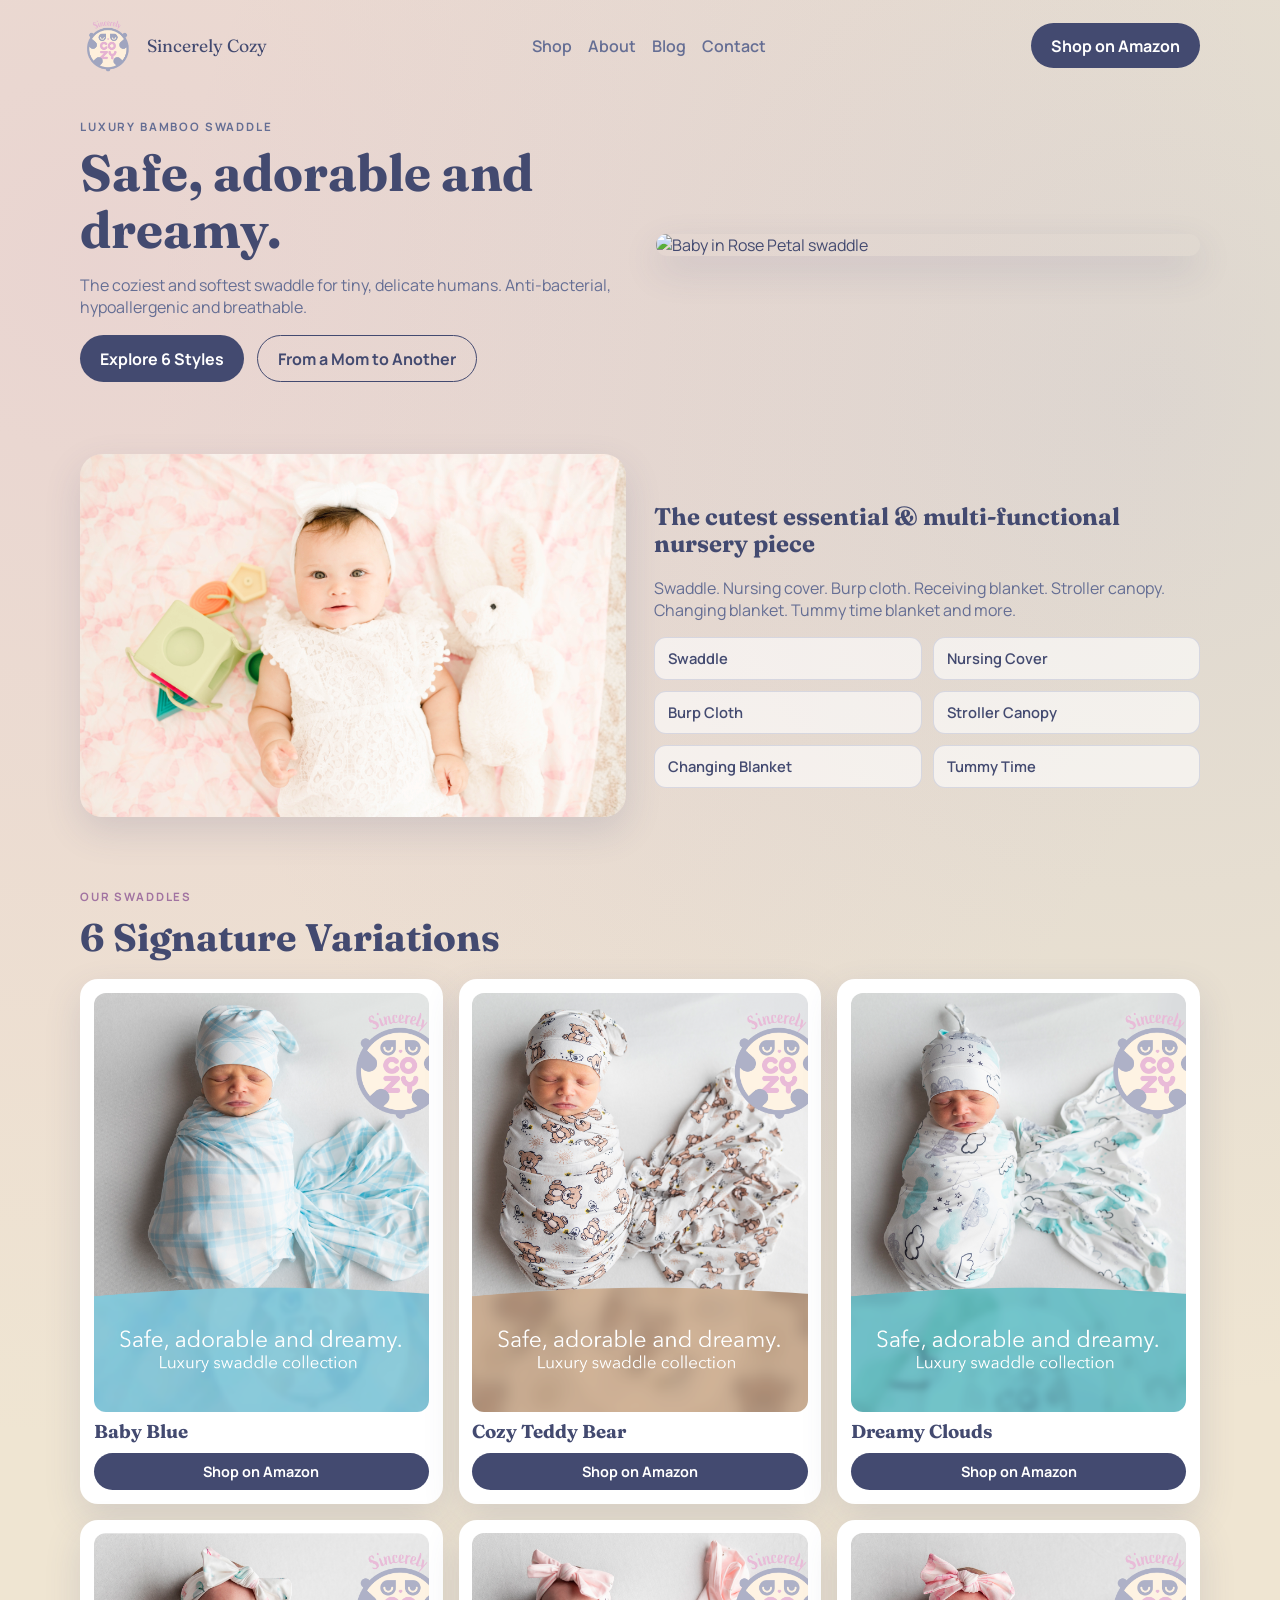
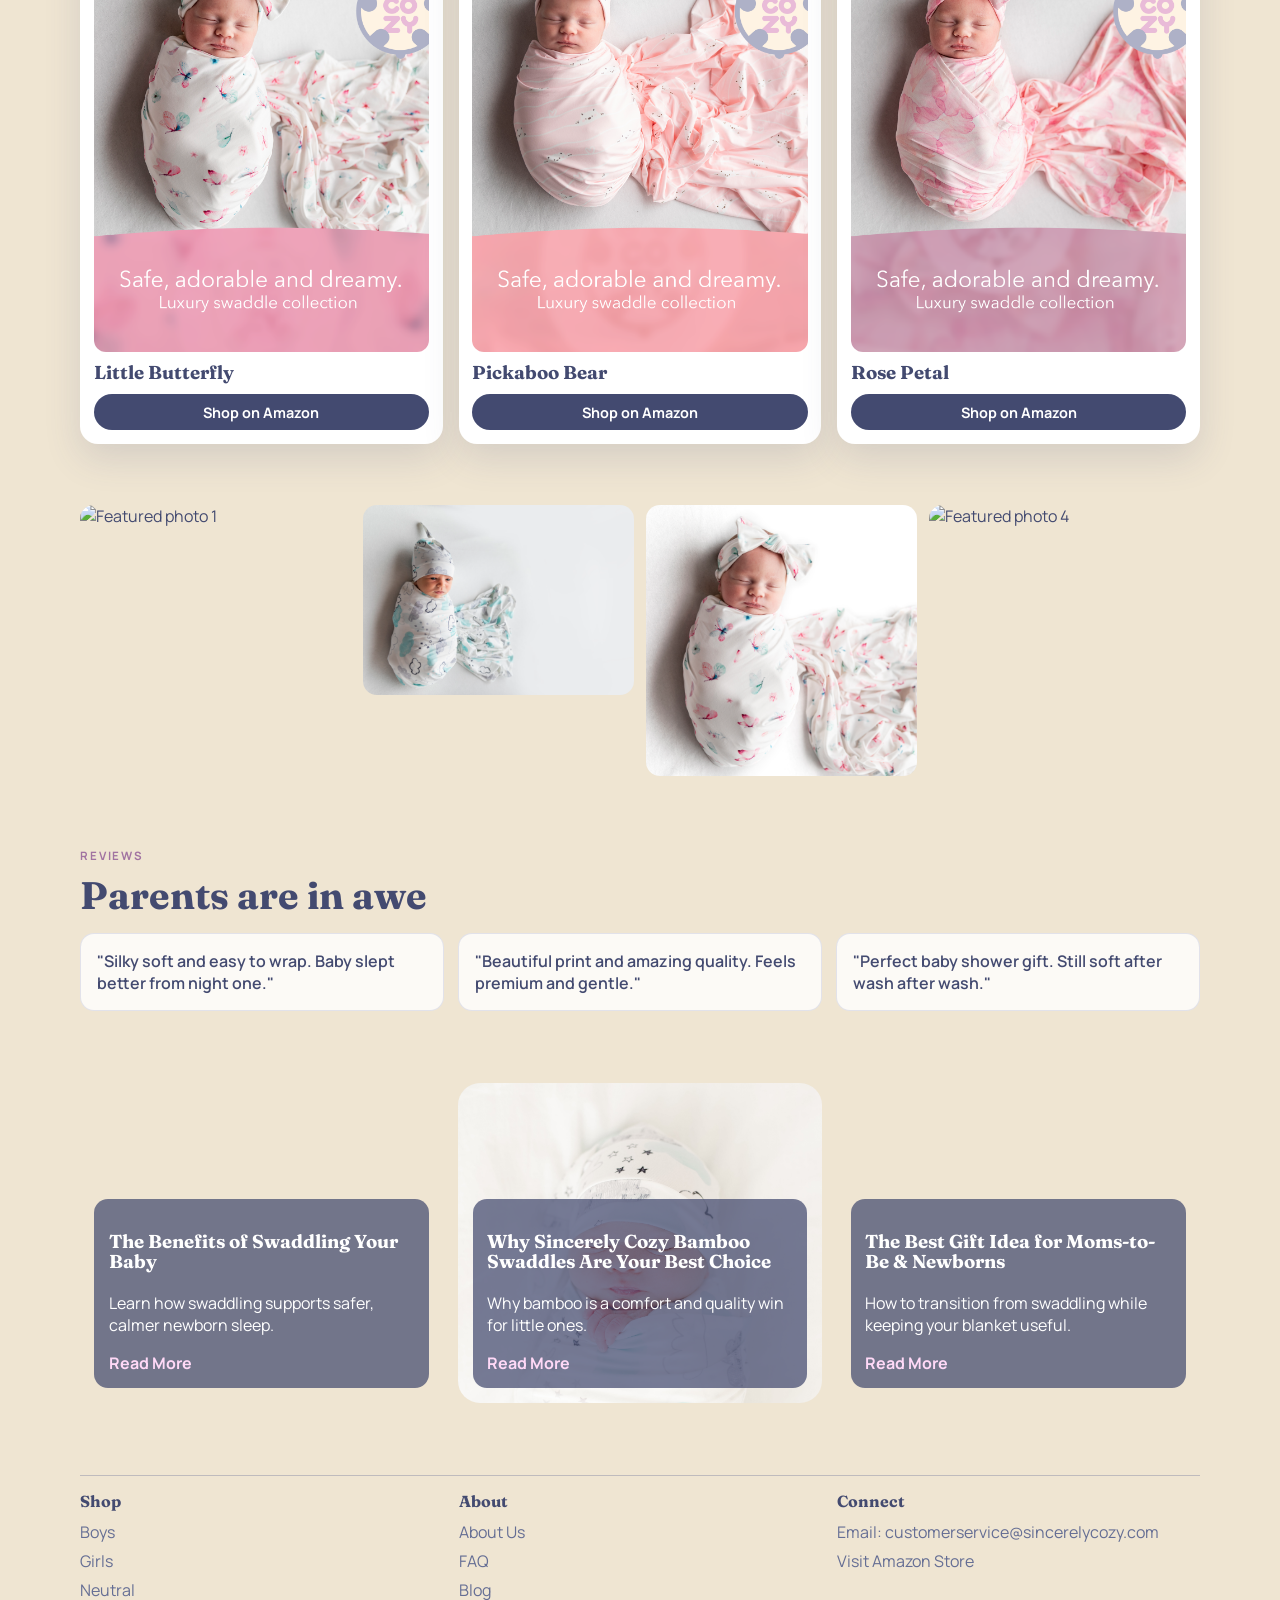
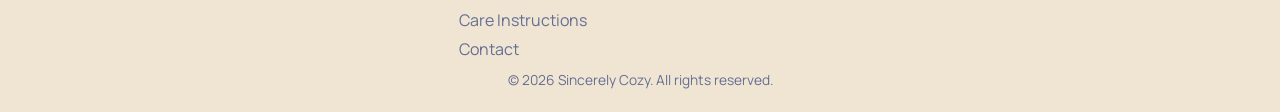
==== index.html @ 4a624301 "Refine brand site: logo/theme updates, remove video, add linked pages" ====
<!DOCTYPE html>
<html lang="en">
<head>
  <meta charset="UTF-8" />
  <meta name="viewport" content="width=device-width, initial-scale=1.0" />
  <title>Sincerely Cozy | Luxury Bamboo Swaddles</title>
  <meta name="description" content="Luxury bamboo swaddles by Sincerely Cozy." />
  <link rel="preconnect" href="https://fonts.googleapis.com" />
  <link rel="preconnect" href="https://fonts.gstatic.com" crossorigin />
  <link href="https://fonts.googleapis.com/css2?family=Fraunces:opsz,wght@9..144,400;9..144,600;9..144,700&family=Manrope:wght@400;500;600;700&display=swap" rel="stylesheet" />
  <link rel="stylesheet" href="styles.css" />
</head>
<body>
  <header class="site-header">
    <a class="brand" href="index.html"><img src="assets/logos/sincerely-cozy-logo.png" alt="Sincerely Cozy logo" /><span>Sincerely Cozy</span></a>
    <nav class="site-nav"><a href="shop-girls.html">Shop</a><a href="about.html">About</a><a href="blog/index.html">Blog</a><a href="contact.html">Contact</a></nav>
    <a class="btn" href="https://www.amazon.com/stores/SINCERELYCOZY/page/BBEF32A4-0E55-4F29-87EA-2D53DAE16FC8?lp_asin=B08N2T6RCQ&ref_=ast_bln&store_ref=bl_ast_dp_brandlogo_sto" target="_blank" rel="noopener noreferrer">Shop on Amazon</a>
  </header>
  <main>
    <section class="hero">
      <div>
        <p class="eyebrow">Luxury Bamboo Swaddle</p>
        <h1>Safe, adorable and dreamy.</h1>
        <p>The coziest and softest swaddle for tiny, delicate humans. Anti-bacterial, hypoallergenic and breathable.</p>
        <div class="hero-actions"><a class="btn" href="#shop">Explore 6 Styles</a><a class="btn btn-ghost" href="about.html">From a Mom to Another</a></div>
      </div>
      <div><img src="assets/images/hero-secondary.jpg" alt="Baby in Rose Petal swaddle" /></div>
    </section>

    <section class="split-section">
      <div class="split-image"><img src="assets/images/multifunction.jpg" alt="Multi-functional swaddle" /></div>
      <div class="split-content">
        <h2>The cutest essential & multi-functional nursery piece</h2>
        <p>Swaddle. Nursing cover. Burp cloth. Receiving blanket. Stroller canopy. Changing blanket. Tummy time blanket and more.</p>
        <div class="icon-grid"><span>Swaddle</span><span>Nursing Cover</span><span>Burp Cloth</span><span>Stroller Canopy</span><span>Changing Blanket</span><span>Tummy Time</span></div>
      </div>
    </section>

    <section class="shop" id="shop">
      <div class="section-head"><p class="eyebrow">Our Swaddles</p><h2>6 Signature Variations</h2></div>
      <div class="product-grid">
        <article class="product-card"><img src="assets/images/swaddle-baby-blue.png" alt="Baby Blue" /><h3>Baby Blue</h3><a class="btn btn-small" target="_blank" rel="noopener noreferrer" href="https://www.amazon.com/stores/SINCERELYCOZY/page/BBEF32A4-0E55-4F29-87EA-2D53DAE16FC8?lp_asin=B08N2T6RCQ&ref_=ast_bln&store_ref=bl_ast_dp_brandlogo_sto">Shop on Amazon</a></article>
        <article class="product-card"><img src="assets/images/swaddle-cozy-teddy-bear.png" alt="Cozy Teddy Bear" /><h3>Cozy Teddy Bear</h3><a class="btn btn-small" target="_blank" rel="noopener noreferrer" href="https://www.amazon.com/stores/SINCERELYCOZY/page/BBEF32A4-0E55-4F29-87EA-2D53DAE16FC8?lp_asin=B08N2T6RCQ&ref_=ast_bln&store_ref=bl_ast_dp_brandlogo_sto">Shop on Amazon</a></article>
        <article class="product-card"><img src="assets/images/swaddle-dreamy-clouds.png" alt="Dreamy Clouds" /><h3>Dreamy Clouds</h3><a class="btn btn-small" target="_blank" rel="noopener noreferrer" href="https://www.amazon.com/stores/SINCERELYCOZY/page/BBEF32A4-0E55-4F29-87EA-2D53DAE16FC8?lp_asin=B08N2T6RCQ&ref_=ast_bln&store_ref=bl_ast_dp_brandlogo_sto">Shop on Amazon</a></article>
        <article class="product-card"><img src="assets/images/swaddle-little-butterfly.png" alt="Little Butterfly" /><h3>Little Butterfly</h3><a class="btn btn-small" target="_blank" rel="noopener noreferrer" href="https://www.amazon.com/stores/SINCERELYCOZY/page/BBEF32A4-0E55-4F29-87EA-2D53DAE16FC8?lp_asin=B08N2T6RCQ&ref_=ast_bln&store_ref=bl_ast_dp_brandlogo_sto">Shop on Amazon</a></article>
        <article class="product-card"><img src="assets/images/swaddle-pickaboo-bear.png" alt="Pickaboo Bear" /><h3>Pickaboo Bear</h3><a class="btn btn-small" target="_blank" rel="noopener noreferrer" href="https://www.amazon.com/stores/SINCERELYCOZY/page/BBEF32A4-0E55-4F29-87EA-2D53DAE16FC8?lp_asin=B08N2T6RCQ&ref_=ast_bln&store_ref=bl_ast_dp_brandlogo_sto">Shop on Amazon</a></article>
        <article class="product-card"><img src="assets/images/swaddle-rose-petal.png" alt="Rose Petal" /><h3>Rose Petal</h3><a class="btn btn-small" target="_blank" rel="noopener noreferrer" href="https://www.amazon.com/stores/SINCERELYCOZY/page/BBEF32A4-0E55-4F29-87EA-2D53DAE16FC8?lp_asin=B08N2T6RCQ&ref_=ast_bln&store_ref=bl_ast_dp_brandlogo_sto">Shop on Amazon</a></article>
      </div>
    </section>

    <section class="gallery">
      <img src="assets/images/featured-1.jpg" alt="Featured photo 1" />
      <img src="assets/images/featured-2.jpg" alt="Featured photo 2" />
      <img src="assets/images/featured-3.png" alt="Featured photo 3" />
      <img src="assets/images/hero-banner.jpg" alt="Featured photo 4" />
    </section>

    <section class="reviews">
      <div class="section-head"><p class="eyebrow">Reviews</p><h2>Parents are in awe</h2></div>
      <div class="review-grid"><blockquote>"Silky soft and easy to wrap. Baby slept better from night one."</blockquote><blockquote>"Beautiful print and amazing quality. Feels premium and gentle."</blockquote><blockquote>"Perfect baby shower gift. Still soft after wash after wash."</blockquote></div>
    </section>

    <section class="banner-grid" id="blog">
      <article class="banner-card" style="background-image:url('assets/images/benefits-banner.jpg');"><div><h3>The Benefits of Swaddling Your Baby</h3><p>Learn how swaddling supports safer, calmer newborn sleep.</p><a href="blog/swaddling-benefits.html">Read More</a></div></article>
      <article class="banner-card" style="background-image:url('assets/images/why-banner.jpg');"><div><h3>Why Sincerely Cozy Bamboo Swaddles Are Your Best Choice</h3><p>Why bamboo is a comfort and quality win for little ones.</p><a href="blog/why-bamboo.html">Read More</a></div></article>
      <article class="banner-card" style="background-image:url('assets/images/gift-banner.jpg');"><div><h3>The Best Gift Idea for Moms-to-Be & Newborns</h3><p>How to transition from swaddling while keeping your blanket useful.</p><a href="blog/swaddle-transition.html">Read More</a></div></article>
    </section>
  </main>

  <footer class="site-footer">
    <div><h4>Shop</h4><a href="shop-boys.html">Boys</a><a href="shop-girls.html">Girls</a><a href="shop-neutral.html">Neutral</a></div>
    <div><h4>About</h4><a href="about.html">About Us</a><a href="faq.html">FAQ</a><a href="blog/index.html">Blog</a><a href="care-instructions.html">Care Instructions</a><a href="contact.html">Contact</a></div>
    <div><h4>Connect</h4><p>Email: customerservice@sincerelycozy.com</p><a target="_blank" rel="noopener noreferrer" href="https://www.amazon.com/stores/SINCERELYCOZY/page/BBEF32A4-0E55-4F29-87EA-2D53DAE16FC8?lp_asin=B08N2T6RCQ&ref_=ast_bln&store_ref=bl_ast_dp_brandlogo_sto">Visit Amazon Store</a></div>
  </footer>
  <p class="copyright">© <span id="year"></span> Sincerely Cozy. All rights reserved.</p>
  <script>document.getElementById('year').textContent=new Date().getFullYear();</script>
</body>
</html>
---- styles.css ----
:root {
  --lavender: #9ea6c8;
  --blush: #d7a2cd;
  --cream: #efe5d2;
  --ink: #434a70;
  --ink-soft: #656e94;
  --white: #ffffff;
  --shadow: 0 14px 36px rgba(72, 82, 122, 0.16);
  --radius: 22px;
}
* { box-sizing: border-box; }
body {
  margin: 0;
  font-family: "Manrope", sans-serif;
  color: var(--ink);
  background:
    radial-gradient(circle at 8% 8%, rgba(215,162,205,0.25), transparent 36%),
    radial-gradient(circle at 90% 12%, rgba(158,166,200,0.22), transparent 32%),
    var(--cream);
}
a { color: inherit; text-decoration: none; }
img { max-width: 100%; display: block; }
main, .site-header, .site-footer, .copyright {
  width: min(1120px, calc(100% - 2rem));
  margin-inline: auto;
}
.site-header {
  padding: 1.1rem 0;
  display: flex;
  align-items: center;
  gap: 1rem;
  justify-content: space-between;
}
.brand { display: flex; align-items: center; gap: 0.7rem; font-family: "Fraunces", serif; font-size: 1.1rem; }
.brand img { width: 56px; height: 56px; object-fit: contain; }
.site-nav { display: flex; gap: 1rem; color: var(--ink-soft); font-weight: 600; }
.site-nav a:hover { color: var(--ink); }
.btn {
  display: inline-flex; align-items: center; justify-content: center;
  border-radius: 999px; padding: 0.72rem 1.25rem; border: 0;
  background: var(--ink); color: #fff; font-weight: 700;
}
.btn-ghost { background: transparent; color: var(--ink); border: 1.5px solid var(--ink); }
.btn-small { font-size: 0.9rem; padding: 0.55rem 0.95rem; }
.hero { margin-top: 1rem; display: grid; grid-template-columns: 1fr 1fr; gap: 2rem; align-items: center; }
h1,h2,h3,h4 { font-family: "Fraunces", serif; line-height: 1.1; }
h1 { margin: 0.25rem 0 0.9rem; font-size: clamp(2rem, 4vw, 3.6rem); }
.hero p, .split-content p, .about-content p { color: var(--ink-soft); }
.eyebrow { text-transform: uppercase; letter-spacing: .16em; font-size: .72rem; font-weight: 700; color: #a173a1; }
.hero-actions { display: flex; gap: 0.8rem; flex-wrap: wrap; margin-top: 1.1rem; }
.hero img, .split-image img, .about-image img { border-radius: var(--radius); box-shadow: var(--shadow); }
.split-section, .about { margin-top: 4.5rem; display: grid; grid-template-columns: 1fr 1fr; gap: 1.8rem; align-items: center; }
.section-head h2 { margin: 0.2rem 0 .8rem; font-size: clamp(1.7rem, 3vw, 2.7rem); }
.icon-grid { display: grid; grid-template-columns: repeat(2, minmax(0,1fr)); gap: .7rem; margin-top: 1rem; }
.icon-grid span { background: rgba(255,255,255,0.6); border: 1px solid rgba(158,166,200,.35); padding: .65rem .8rem; border-radius: 12px; font-weight: 600; font-size: .92rem; }
.shop, .reviews, .banner-grid { margin-top: 4.5rem; }
.product-grid { margin-top: 1.3rem; display: grid; grid-template-columns: repeat(3,minmax(0,1fr)); gap: 1rem; }
.product-card { background: var(--white); border-radius: 18px; padding: .85rem; box-shadow: var(--shadow); display: grid; gap: .65rem; }
.product-card img { border-radius: 12px; aspect-ratio: 4/5; object-fit: cover; }
.product-card h3 { margin: 0; }
.gallery { margin-top: 3.8rem; display: grid; grid-template-columns: repeat(4,minmax(0,1fr)); gap: .75rem; }
.gallery img { border-radius: 14px; min-height: 190px; object-fit: cover; }
.review-grid { margin-top: 1rem; display: grid; grid-template-columns: repeat(3,minmax(0,1fr)); gap: .9rem; }
.review-grid blockquote { margin: 0; background: rgba(255,255,255,.8); border: 1px solid rgba(158,166,200,.28); border-radius: 14px; padding: 1rem; font-weight: 600; }
.banner-grid { display: grid; grid-template-columns: repeat(3,minmax(0,1fr)); gap: .9rem; }
.banner-card { min-height: 320px; border-radius: var(--radius); background-size: cover; background-position: center; display: flex; align-items: end; padding: .9rem; }
.banner-card>div { background: rgba(67,74,112,.72); color: #fff; border-radius: 14px; padding: .9rem; }
.banner-card a { color: #ffd9f7; font-weight: 700; }
.site-footer { margin-top: 4.5rem; border-top: 1px solid rgba(101,110,148,.35); padding-top: 1.1rem; display: grid; grid-template-columns: repeat(3,minmax(0,1fr)); gap: 1rem; }
.site-footer h4 { margin: 0 0 .65rem; }
.site-footer a, .site-footer p { display: block; color: var(--ink-soft); margin: 0 0 .45rem; }
.copyright { text-align: center; font-size: .86rem; color: var(--ink-soft); margin: .2rem auto 1.4rem; }
.page-hero { margin-top: 1.5rem; background: rgba(255,255,255,.68); border: 1px solid rgba(158,166,200,.28); border-radius: var(--radius); padding: 1.2rem; }
.page-content { margin-top: 1.2rem; background: rgba(255,255,255,.72); border-radius: 18px; padding: 1.2rem; border: 1px solid rgba(158,166,200,.28); }
.blog-list { display: grid; gap: .9rem; }
@media (max-width: 980px) {
  .hero,.split-section,.about,.product-grid,.gallery,.review-grid,.banner-grid,.site-footer { grid-template-columns: 1fr 1fr; }
  .site-header { flex-wrap: wrap; }
  .site-nav { width: 100%; order: 3; justify-content: center; }
}
@media (max-width: 680px) {
  .hero,.split-section,.about,.product-grid,.gallery,.review-grid,.banner-grid,.site-footer { grid-template-columns: 1fr; }
  main,.site-header,.site-footer,.copyright { width: min(1120px, calc(100% - 1.25rem)); }
  .site-nav { justify-content: flex-start; overflow: auto; white-space: nowrap; }
}
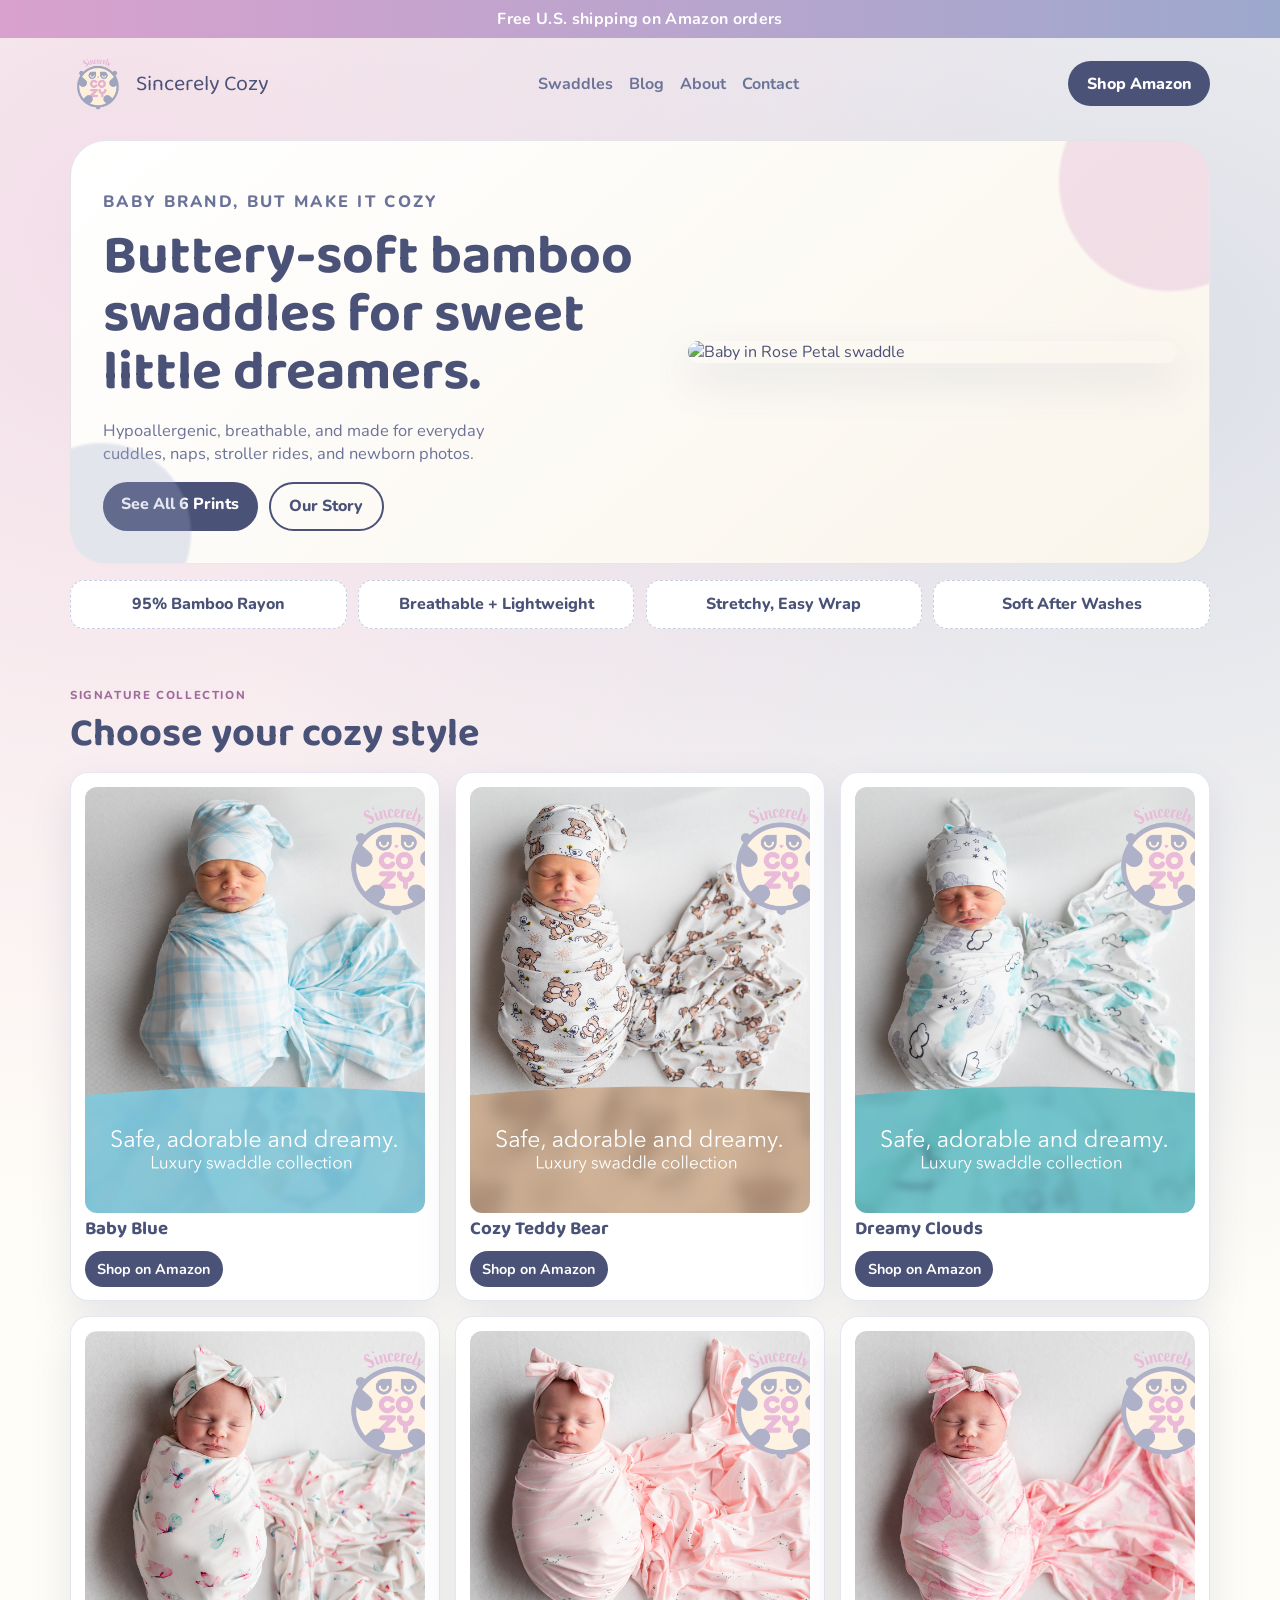
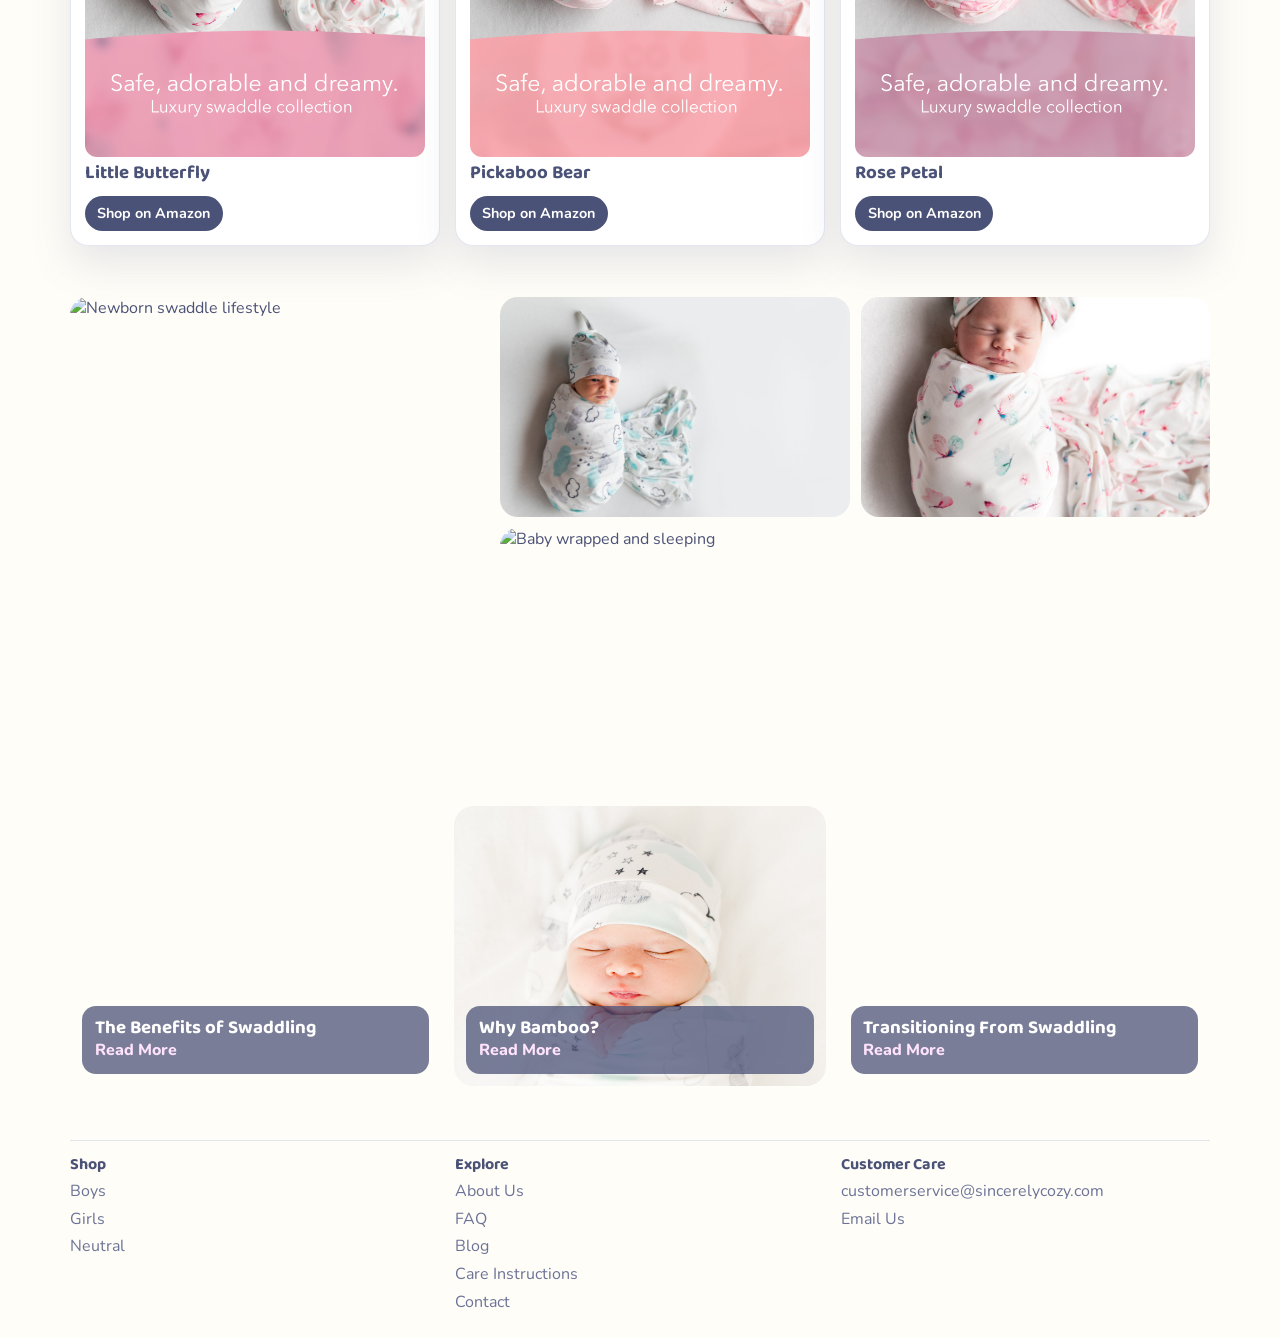
==== commit 1ae03f69: "Redesign homepage with creative baby-boutique style" ====
--- a/index.html
+++ b/index.html
@@ -3,76 +3,88 @@
 <head>
   <meta charset="UTF-8" />
   <meta name="viewport" content="width=device-width, initial-scale=1.0" />
-  <title>Sincerely Cozy | Luxury Bamboo Swaddles</title>
-  <meta name="description" content="Luxury bamboo swaddles by Sincerely Cozy." />
+  <title>Sincerely Cozy | Bamboo Swaddles</title>
+  <meta name="description" content="Sincerely Cozy luxury bamboo swaddles for dreamy naps and adorable moments." />
   <link rel="preconnect" href="https://fonts.googleapis.com" />
   <link rel="preconnect" href="https://fonts.gstatic.com" crossorigin />
-  <link href="https://fonts.googleapis.com/css2?family=Fraunces:opsz,wght@9..144,400;9..144,600;9..144,700&family=Manrope:wght@400;500;600;700&display=swap" rel="stylesheet" />
+  <link href="https://fonts.googleapis.com/css2?family=Baloo+2:wght@500;700&family=Nunito:wght@400;600;700;800&display=swap" rel="stylesheet" />
   <link rel="stylesheet" href="styles.css" />
 </head>
 <body>
+  <div class="top-note">Free U.S. shipping on Amazon orders</div>
+
   <header class="site-header">
-    <a class="brand" href="index.html"><img src="assets/logos/sincerely-cozy-logo.png" alt="Sincerely Cozy logo" /><span>Sincerely Cozy</span></a>
-    <nav class="site-nav"><a href="shop-girls.html">Shop</a><a href="about.html">About</a><a href="blog/index.html">Blog</a><a href="contact.html">Contact</a></nav>
-    <a class="btn" href="https://www.amazon.com/stores/SINCERELYCOZY/page/BBEF32A4-0E55-4F29-87EA-2D53DAE16FC8?lp_asin=B08N2T6RCQ&ref_=ast_bln&store_ref=bl_ast_dp_brandlogo_sto" target="_blank" rel="noopener noreferrer">Shop on Amazon</a>
+    <a class="brand" href="index.html">
+      <img src="assets/logos/sincerely-cozy-logo.png" alt="Sincerely Cozy logo" />
+      <span>Sincerely Cozy</span>
+    </a>
+    <nav class="site-nav">
+      <a href="#swaddles">Swaddles</a>
+      <a href="blog/index.html">Blog</a>
+      <a href="about.html">About</a>
+      <a href="contact.html">Contact</a>
+    </nav>
+    <a class="btn" href="https://www.amazon.com/stores/SINCERELYCOZY/page/BBEF32A4-0E55-4F29-87EA-2D53DAE16FC8?lp_asin=B08N2T6RCQ&ref_=ast_bln&store_ref=bl_ast_dp_brandlogo_sto" target="_blank" rel="noopener noreferrer">Shop Amazon</a>
   </header>
+
   <main>
     <section class="hero">
-      <div>
-        <p class="eyebrow">Luxury Bamboo Swaddle</p>
-        <h1>Safe, adorable and dreamy.</h1>
-        <p>The coziest and softest swaddle for tiny, delicate humans. Anti-bacterial, hypoallergenic and breathable.</p>
-        <div class="hero-actions"><a class="btn" href="#shop">Explore 6 Styles</a><a class="btn btn-ghost" href="about.html">From a Mom to Another</a></div>
+      <div class="hero-copy">
+        <p class="tag">Baby Brand, But Make It Cozy</p>
+        <h1>Buttery-soft bamboo swaddles for sweet little dreamers.</h1>
+        <p>Hypoallergenic, breathable, and made for everyday cuddles, naps, stroller rides, and newborn photos.</p>
+        <div class="hero-actions">
+          <a class="btn" href="#swaddles">See All 6 Prints</a>
+          <a class="btn btn-outline" href="about.html">Our Story</a>
+        </div>
       </div>
-      <div><img src="assets/images/hero-secondary.jpg" alt="Baby in Rose Petal swaddle" /></div>
+      <div class="hero-image-wrap">
+        <img src="assets/images/hero-secondary.jpg" alt="Baby in Rose Petal swaddle" class="hero-image" />
+      </div>
+      <div class="blob blob-a"></div>
+      <div class="blob blob-b"></div>
     </section>
 
-    <section class="split-section">
-      <div class="split-image"><img src="assets/images/multifunction.jpg" alt="Multi-functional swaddle" /></div>
-      <div class="split-content">
-        <h2>The cutest essential & multi-functional nursery piece</h2>
-        <p>Swaddle. Nursing cover. Burp cloth. Receiving blanket. Stroller canopy. Changing blanket. Tummy time blanket and more.</p>
-        <div class="icon-grid"><span>Swaddle</span><span>Nursing Cover</span><span>Burp Cloth</span><span>Stroller Canopy</span><span>Changing Blanket</span><span>Tummy Time</span></div>
+    <section class="value-strip">
+      <div>95% Bamboo Rayon</div>
+      <div>Breathable + Lightweight</div>
+      <div>Stretchy, Easy Wrap</div>
+      <div>Soft After Washes</div>
+    </section>
+
+    <section class="swaddle-showcase" id="swaddles">
+      <div class="section-head">
+        <p class="tag">Signature Collection</p>
+        <h2>Choose your cozy style</h2>
+      </div>
+      <div class="swaddle-grid">
+        <article class="swaddle-card"><img src="assets/images/swaddle-baby-blue.png" alt="Baby Blue swaddle" /><h3>Baby Blue</h3><a href="https://www.amazon.com/stores/SINCERELYCOZY/page/BBEF32A4-0E55-4F29-87EA-2D53DAE16FC8?lp_asin=B08N2T6RCQ&ref_=ast_bln&store_ref=bl_ast_dp_brandlogo_sto" target="_blank" rel="noopener noreferrer">Shop on Amazon</a></article>
+        <article class="swaddle-card"><img src="assets/images/swaddle-cozy-teddy-bear.png" alt="Cozy Teddy Bear swaddle" /><h3>Cozy Teddy Bear</h3><a href="https://www.amazon.com/stores/SINCERELYCOZY/page/BBEF32A4-0E55-4F29-87EA-2D53DAE16FC8?lp_asin=B08N2T6RCQ&ref_=ast_bln&store_ref=bl_ast_dp_brandlogo_sto" target="_blank" rel="noopener noreferrer">Shop on Amazon</a></article>
+        <article class="swaddle-card"><img src="assets/images/swaddle-dreamy-clouds.png" alt="Dreamy Clouds swaddle" /><h3>Dreamy Clouds</h3><a href="https://www.amazon.com/stores/SINCERELYCOZY/page/BBEF32A4-0E55-4F29-87EA-2D53DAE16FC8?lp_asin=B08N2T6RCQ&ref_=ast_bln&store_ref=bl_ast_dp_brandlogo_sto" target="_blank" rel="noopener noreferrer">Shop on Amazon</a></article>
+        <article class="swaddle-card"><img src="assets/images/swaddle-little-butterfly.png" alt="Little Butterfly swaddle" /><h3>Little Butterfly</h3><a href="https://www.amazon.com/stores/SINCERELYCOZY/page/BBEF32A4-0E55-4F29-87EA-2D53DAE16FC8?lp_asin=B08N2T6RCQ&ref_=ast_bln&store_ref=bl_ast_dp_brandlogo_sto" target="_blank" rel="noopener noreferrer">Shop on Amazon</a></article>
+        <article class="swaddle-card"><img src="assets/images/swaddle-pickaboo-bear.png" alt="Pickaboo Bear swaddle" /><h3>Pickaboo Bear</h3><a href="https://www.amazon.com/stores/SINCERELYCOZY/page/BBEF32A4-0E55-4F29-87EA-2D53DAE16FC8?lp_asin=B08N2T6RCQ&ref_=ast_bln&store_ref=bl_ast_dp_brandlogo_sto" target="_blank" rel="noopener noreferrer">Shop on Amazon</a></article>
+        <article class="swaddle-card"><img src="assets/images/swaddle-rose-petal.png" alt="Rose Petal swaddle" /><h3>Rose Petal</h3><a href="https://www.amazon.com/stores/SINCERELYCOZY/page/BBEF32A4-0E55-4F29-87EA-2D53DAE16FC8?lp_asin=B08N2T6RCQ&ref_=ast_bln&store_ref=bl_ast_dp_brandlogo_sto" target="_blank" rel="noopener noreferrer">Shop on Amazon</a></article>
       </div>
     </section>
 
-    <section class="shop" id="shop">
-      <div class="section-head"><p class="eyebrow">Our Swaddles</p><h2>6 Signature Variations</h2></div>
-      <div class="product-grid">
-        <article class="product-card"><img src="assets/images/swaddle-baby-blue.png" alt="Baby Blue" /><h3>Baby Blue</h3><a class="btn btn-small" target="_blank" rel="noopener noreferrer" href="https://www.amazon.com/stores/SINCERELYCOZY/page/BBEF32A4-0E55-4F29-87EA-2D53DAE16FC8?lp_asin=B08N2T6RCQ&ref_=ast_bln&store_ref=bl_ast_dp_brandlogo_sto">Shop on Amazon</a></article>
-        <article class="product-card"><img src="assets/images/swaddle-cozy-teddy-bear.png" alt="Cozy Teddy Bear" /><h3>Cozy Teddy Bear</h3><a class="btn btn-small" target="_blank" rel="noopener noreferrer" href="https://www.amazon.com/stores/SINCERELYCOZY/page/BBEF32A4-0E55-4F29-87EA-2D53DAE16FC8?lp_asin=B08N2T6RCQ&ref_=ast_bln&store_ref=bl_ast_dp_brandlogo_sto">Shop on Amazon</a></article>
-        <article class="product-card"><img src="assets/images/swaddle-dreamy-clouds.png" alt="Dreamy Clouds" /><h3>Dreamy Clouds</h3><a class="btn btn-small" target="_blank" rel="noopener noreferrer" href="https://www.amazon.com/stores/SINCERELYCOZY/page/BBEF32A4-0E55-4F29-87EA-2D53DAE16FC8?lp_asin=B08N2T6RCQ&ref_=ast_bln&store_ref=bl_ast_dp_brandlogo_sto">Shop on Amazon</a></article>
-        <article class="product-card"><img src="assets/images/swaddle-little-butterfly.png" alt="Little Butterfly" /><h3>Little Butterfly</h3><a class="btn btn-small" target="_blank" rel="noopener noreferrer" href="https://www.amazon.com/stores/SINCERELYCOZY/page/BBEF32A4-0E55-4F29-87EA-2D53DAE16FC8?lp_asin=B08N2T6RCQ&ref_=ast_bln&store_ref=bl_ast_dp_brandlogo_sto">Shop on Amazon</a></article>
-        <article class="product-card"><img src="assets/images/swaddle-pickaboo-bear.png" alt="Pickaboo Bear" /><h3>Pickaboo Bear</h3><a class="btn btn-small" target="_blank" rel="noopener noreferrer" href="https://www.amazon.com/stores/SINCERELYCOZY/page/BBEF32A4-0E55-4F29-87EA-2D53DAE16FC8?lp_asin=B08N2T6RCQ&ref_=ast_bln&store_ref=bl_ast_dp_brandlogo_sto">Shop on Amazon</a></article>
-        <article class="product-card"><img src="assets/images/swaddle-rose-petal.png" alt="Rose Petal" /><h3>Rose Petal</h3><a class="btn btn-small" target="_blank" rel="noopener noreferrer" href="https://www.amazon.com/stores/SINCERELYCOZY/page/BBEF32A4-0E55-4F29-87EA-2D53DAE16FC8?lp_asin=B08N2T6RCQ&ref_=ast_bln&store_ref=bl_ast_dp_brandlogo_sto">Shop on Amazon</a></article>
-      </div>
+    <section class="mosaic">
+      <img src="assets/images/featured-1.jpg" alt="Newborn swaddle lifestyle" />
+      <img src="assets/images/featured-2.jpg" alt="Swaddle closeup" />
+      <img src="assets/images/featured-3.png" alt="Swaddle print flatlay" />
+      <img src="assets/images/hero-banner.jpg" alt="Baby wrapped and sleeping" />
     </section>
 
-    <section class="gallery">
-      <img src="assets/images/featured-1.jpg" alt="Featured photo 1" />
-      <img src="assets/images/featured-2.jpg" alt="Featured photo 2" />
-      <img src="assets/images/featured-3.png" alt="Featured photo 3" />
-      <img src="assets/images/hero-banner.jpg" alt="Featured photo 4" />
-    </section>
-
-    <section class="reviews">
-      <div class="section-head"><p class="eyebrow">Reviews</p><h2>Parents are in awe</h2></div>
-      <div class="review-grid"><blockquote>"Silky soft and easy to wrap. Baby slept better from night one."</blockquote><blockquote>"Beautiful print and amazing quality. Feels premium and gentle."</blockquote><blockquote>"Perfect baby shower gift. Still soft after wash after wash."</blockquote></div>
-    </section>
-
-    <section class="banner-grid" id="blog">
-      <article class="banner-card" style="background-image:url('assets/images/benefits-banner.jpg');"><div><h3>The Benefits of Swaddling Your Baby</h3><p>Learn how swaddling supports safer, calmer newborn sleep.</p><a href="blog/swaddling-benefits.html">Read More</a></div></article>
-      <article class="banner-card" style="background-image:url('assets/images/why-banner.jpg');"><div><h3>Why Sincerely Cozy Bamboo Swaddles Are Your Best Choice</h3><p>Why bamboo is a comfort and quality win for little ones.</p><a href="blog/why-bamboo.html">Read More</a></div></article>
-      <article class="banner-card" style="background-image:url('assets/images/gift-banner.jpg');"><div><h3>The Best Gift Idea for Moms-to-Be & Newborns</h3><p>How to transition from swaddling while keeping your blanket useful.</p><a href="blog/swaddle-transition.html">Read More</a></div></article>
+    <section class="blog-banners">
+      <article style="background-image:url('assets/images/benefits-banner.jpg')"><div><h3>The Benefits of Swaddling</h3><a href="blog/swaddling-benefits.html">Read More</a></div></article>
+      <article style="background-image:url('assets/images/why-banner.jpg')"><div><h3>Why Bamboo?</h3><a href="blog/why-bamboo.html">Read More</a></div></article>
+      <article style="background-image:url('assets/images/gift-banner.jpg')"><div><h3>Transitioning From Swaddling</h3><a href="blog/swaddle-transition.html">Read More</a></div></article>
     </section>
   </main>
 
   <footer class="site-footer">
     <div><h4>Shop</h4><a href="shop-boys.html">Boys</a><a href="shop-girls.html">Girls</a><a href="shop-neutral.html">Neutral</a></div>
-    <div><h4>About</h4><a href="about.html">About Us</a><a href="faq.html">FAQ</a><a href="blog/index.html">Blog</a><a href="care-instructions.html">Care Instructions</a><a href="contact.html">Contact</a></div>
-    <div><h4>Connect</h4><p>Email: customerservice@sincerelycozy.com</p><a target="_blank" rel="noopener noreferrer" href="https://www.amazon.com/stores/SINCERELYCOZY/page/BBEF32A4-0E55-4F29-87EA-2D53DAE16FC8?lp_asin=B08N2T6RCQ&ref_=ast_bln&store_ref=bl_ast_dp_brandlogo_sto">Visit Amazon Store</a></div>
+    <div><h4>Explore</h4><a href="about.html">About Us</a><a href="faq.html">FAQ</a><a href="blog/index.html">Blog</a><a href="care-instructions.html">Care Instructions</a><a href="contact.html">Contact</a></div>
+    <div><h4>Customer Care</h4><p>customerservice@sincerelycozy.com</p><a href="mailto:customerservice@sincerelycozy.com">Email Us</a></div>
   </footer>
-  <p class="copyright">© <span id="year"></span> Sincerely Cozy. All rights reserved.</p>
-  <script>document.getElementById('year').textContent=new Date().getFullYear();</script>
 </body>
 </html>
--- a/styles.css
+++ b/styles.css
@@ -1,85 +1,182 @@
 :root {
-  --lavender: #9ea6c8;
-  --blush: #d7a2cd;
-  --cream: #efe5d2;
-  --ink: #434a70;
-  --ink-soft: #656e94;
-  --white: #ffffff;
-  --shadow: 0 14px 36px rgba(72, 82, 122, 0.16);
-  --radius: 22px;
+  --bg: #fffdf7;
+  --cream: #f3e9d8;
+  --sky: #9da8cd;
+  --pink: #d9a1cd;
+  --ink: #4b5277;
+  --ink-soft: #6c7398;
+  --card: #ffffff;
+  --radius: 24px;
+  --shadow: 0 18px 40px rgba(101, 112, 154, 0.16);
 }
 * { box-sizing: border-box; }
 body {
   margin: 0;
-  font-family: "Manrope", sans-serif;
+  font-family: "Nunito", sans-serif;
   color: var(--ink);
-  background:
-    radial-gradient(circle at 8% 8%, rgba(215,162,205,0.25), transparent 36%),
-    radial-gradient(circle at 90% 12%, rgba(158,166,200,0.22), transparent 32%),
-    var(--cream);
+  background: radial-gradient(circle at 10% 8%, rgba(217,161,205,.35), transparent 34%), radial-gradient(circle at 90% 12%, rgba(157,168,205,.35), transparent 34%), var(--bg);
 }
 a { color: inherit; text-decoration: none; }
-img { max-width: 100%; display: block; }
-main, .site-header, .site-footer, .copyright {
-  width: min(1120px, calc(100% - 2rem));
-  margin-inline: auto;
+img { display: block; max-width: 100%; }
+.top-note {
+  text-align: center;
+  background: linear-gradient(90deg, var(--pink), var(--sky));
+  color: white;
+  font-weight: 700;
+  padding: .5rem;
+  letter-spacing: .02em;
 }
+.site-header, main, .site-footer { width: min(1140px, calc(100% - 2rem)); margin-inline: auto; }
 .site-header {
-  padding: 1.1rem 0;
   display: flex;
   align-items: center;
+  justify-content: space-between;
   gap: 1rem;
-  justify-content: space-between;
+  padding: 1.1rem 0;
 }
-.brand { display: flex; align-items: center; gap: 0.7rem; font-family: "Fraunces", serif; font-size: 1.1rem; }
+.brand { display: flex; align-items: center; gap: .65rem; font-family: "Baloo 2", sans-serif; font-size: 1.35rem; }
 .brand img { width: 56px; height: 56px; object-fit: contain; }
-.site-nav { display: flex; gap: 1rem; color: var(--ink-soft); font-weight: 600; }
-.site-nav a:hover { color: var(--ink); }
+.site-nav { display: flex; gap: 1rem; font-weight: 700; color: var(--ink-soft); }
 .btn {
-  display: inline-flex; align-items: center; justify-content: center;
-  border-radius: 999px; padding: 0.72rem 1.25rem; border: 0;
-  background: var(--ink); color: #fff; font-weight: 700;
+  border: 0;
+  border-radius: 999px;
+  padding: .72rem 1.15rem;
+  background: var(--ink);
+  color: #fff;
+  font-weight: 800;
 }
-.btn-ghost { background: transparent; color: var(--ink); border: 1.5px solid var(--ink); }
-.btn-small { font-size: 0.9rem; padding: 0.55rem 0.95rem; }
-.hero { margin-top: 1rem; display: grid; grid-template-columns: 1fr 1fr; gap: 2rem; align-items: center; }
-h1,h2,h3,h4 { font-family: "Fraunces", serif; line-height: 1.1; }
-h1 { margin: 0.25rem 0 0.9rem; font-size: clamp(2rem, 4vw, 3.6rem); }
-.hero p, .split-content p, .about-content p { color: var(--ink-soft); }
-.eyebrow { text-transform: uppercase; letter-spacing: .16em; font-size: .72rem; font-weight: 700; color: #a173a1; }
-.hero-actions { display: flex; gap: 0.8rem; flex-wrap: wrap; margin-top: 1.1rem; }
-.hero img, .split-image img, .about-image img { border-radius: var(--radius); box-shadow: var(--shadow); }
-.split-section, .about { margin-top: 4.5rem; display: grid; grid-template-columns: 1fr 1fr; gap: 1.8rem; align-items: center; }
-.section-head h2 { margin: 0.2rem 0 .8rem; font-size: clamp(1.7rem, 3vw, 2.7rem); }
-.icon-grid { display: grid; grid-template-columns: repeat(2, minmax(0,1fr)); gap: .7rem; margin-top: 1rem; }
-.icon-grid span { background: rgba(255,255,255,0.6); border: 1px solid rgba(158,166,200,.35); padding: .65rem .8rem; border-radius: 12px; font-weight: 600; font-size: .92rem; }
-.shop, .reviews, .banner-grid { margin-top: 4.5rem; }
-.product-grid { margin-top: 1.3rem; display: grid; grid-template-columns: repeat(3,minmax(0,1fr)); gap: 1rem; }
-.product-card { background: var(--white); border-radius: 18px; padding: .85rem; box-shadow: var(--shadow); display: grid; gap: .65rem; }
-.product-card img { border-radius: 12px; aspect-ratio: 4/5; object-fit: cover; }
-.product-card h3 { margin: 0; }
-.gallery { margin-top: 3.8rem; display: grid; grid-template-columns: repeat(4,minmax(0,1fr)); gap: .75rem; }
-.gallery img { border-radius: 14px; min-height: 190px; object-fit: cover; }
-.review-grid { margin-top: 1rem; display: grid; grid-template-columns: repeat(3,minmax(0,1fr)); gap: .9rem; }
-.review-grid blockquote { margin: 0; background: rgba(255,255,255,.8); border: 1px solid rgba(158,166,200,.28); border-radius: 14px; padding: 1rem; font-weight: 600; }
-.banner-grid { display: grid; grid-template-columns: repeat(3,minmax(0,1fr)); gap: .9rem; }
-.banner-card { min-height: 320px; border-radius: var(--radius); background-size: cover; background-position: center; display: flex; align-items: end; padding: .9rem; }
-.banner-card>div { background: rgba(67,74,112,.72); color: #fff; border-radius: 14px; padding: .9rem; }
-.banner-card a { color: #ffd9f7; font-weight: 700; }
-.site-footer { margin-top: 4.5rem; border-top: 1px solid rgba(101,110,148,.35); padding-top: 1.1rem; display: grid; grid-template-columns: repeat(3,minmax(0,1fr)); gap: 1rem; }
-.site-footer h4 { margin: 0 0 .65rem; }
-.site-footer a, .site-footer p { display: block; color: var(--ink-soft); margin: 0 0 .45rem; }
-.copyright { text-align: center; font-size: .86rem; color: var(--ink-soft); margin: .2rem auto 1.4rem; }
-.page-hero { margin-top: 1.5rem; background: rgba(255,255,255,.68); border: 1px solid rgba(158,166,200,.28); border-radius: var(--radius); padding: 1.2rem; }
-.page-content { margin-top: 1.2rem; background: rgba(255,255,255,.72); border-radius: 18px; padding: 1.2rem; border: 1px solid rgba(158,166,200,.28); }
-.blog-list { display: grid; gap: .9rem; }
+.btn-outline { background: transparent; color: var(--ink); border: 2px solid var(--ink); }
+.hero {
+  margin-top: .7rem;
+  border-radius: 36px;
+  background: linear-gradient(140deg, #fff 0%, #faf5eb 100%);
+  border: 1px solid rgba(157,168,205,.26);
+  padding: clamp(1rem, 3vw, 2rem);
+  display: grid;
+  grid-template-columns: 1.15fr 1fr;
+  gap: 1.4rem;
+  position: relative;
+  overflow: hidden;
+}
+.tag { text-transform: uppercase; letter-spacing: .14em; font-size: .72rem; font-weight: 800; color: #a06b9a; }
+h1, h2, h3, h4 { font-family: "Baloo 2", sans-serif; line-height: 1.05; margin: 0; }
+h1 { font-size: clamp(2rem, 4.3vw, 3.85rem); margin: .4rem 0 .9rem; }
+.hero-copy p { font-size: 1.03rem; color: var(--ink-soft); max-width: 42ch; }
+.hero-actions { display: flex; gap: .7rem; flex-wrap: wrap; margin-top: 1rem; }
+.hero-image-wrap { align-self: center; position: relative; z-index: 2; }
+.hero-image { border-radius: 28px; box-shadow: var(--shadow); }
+.blob {
+  position: absolute;
+  border-radius: 50%;
+  filter: blur(1px);
+}
+.blob-a { width: 220px; height: 220px; background: rgba(217,161,205,.3); right: -70px; top: -70px; }
+.blob-b { width: 180px; height: 180px; background: rgba(157,168,205,.28); left: -60px; bottom: -60px; }
+.value-strip {
+  margin-top: 1rem;
+  display: grid;
+  grid-template-columns: repeat(4, minmax(0, 1fr));
+  gap: .7rem;
+}
+.value-strip div {
+  background: var(--card);
+  border: 1px dashed rgba(157,168,205,.55);
+  border-radius: 14px;
+  text-align: center;
+  padding: .8rem;
+  font-weight: 800;
+}
+.swaddle-showcase, .blog-banners { margin-top: 3.6rem; }
+.section-head h2 { font-size: clamp(1.8rem, 3.1vw, 2.7rem); }
+.swaddle-grid {
+  margin-top: 1rem;
+  display: grid;
+  grid-template-columns: repeat(3, minmax(0, 1fr));
+  gap: .95rem;
+}
+.swaddle-card {
+  background: var(--card);
+  border: 1px solid rgba(157,168,205,.28);
+  border-radius: 18px;
+  padding: .85rem;
+  box-shadow: var(--shadow);
+}
+.swaddle-card img { border-radius: 12px; aspect-ratio: 4/5; object-fit: cover; }
+.swaddle-card h3 { margin: .45rem 0; }
+.swaddle-card a {
+  display: inline-block;
+  margin-top: .3rem;
+  background: var(--ink);
+  color: #fff;
+  padding: .48rem .8rem;
+  border-radius: 999px;
+  font-weight: 700;
+  font-size: .9rem;
+}
+.mosaic {
+  margin-top: 3.2rem;
+  display: grid;
+  grid-template-columns: 1.2fr 1fr 1fr;
+  grid-template-rows: 220px 220px;
+  gap: .7rem;
+}
+.mosaic img { width: 100%; height: 100%; object-fit: cover; border-radius: 18px; }
+.mosaic img:nth-child(1) { grid-row: 1 / 3; }
+.blog-banners {
+  display: grid;
+  grid-template-columns: repeat(3, minmax(0, 1fr));
+  gap: .8rem;
+}
+.blog-banners article {
+  min-height: 280px;
+  background-size: cover;
+  background-position: center;
+  border-radius: 20px;
+  padding: .75rem;
+  display: flex;
+  align-items: end;
+}
+.blog-banners article div {
+  width: 100%;
+  background: rgba(75,82,119,.74);
+  border-radius: 14px;
+  padding: .8rem;
+  color: #fff;
+}
+.blog-banners article a { color: #ffe3fd; font-weight: 800; }
+.site-footer {
+  margin: 3.4rem auto 1.2rem;
+  border-top: 1px solid rgba(157,168,205,.3);
+  padding-top: 1rem;
+  display: grid;
+  grid-template-columns: repeat(3, minmax(0, 1fr));
+  gap: 1rem;
+}
+.site-footer h4 { margin: 0 0 .4rem; }
+.site-footer a, .site-footer p { display: block; margin: 0 0 .35rem; color: var(--ink-soft); }
+.page-hero {
+  margin-top: 1rem;
+  background: #fff;
+  border: 1px solid rgba(157,168,205,.28);
+  border-radius: 20px;
+  padding: 1rem;
+}
+.page-content {
+  margin-top: .9rem;
+  background: #fff;
+  border: 1px solid rgba(157,168,205,.24);
+  border-radius: 18px;
+  padding: 1rem;
+}
 @media (max-width: 980px) {
-  .hero,.split-section,.about,.product-grid,.gallery,.review-grid,.banner-grid,.site-footer { grid-template-columns: 1fr 1fr; }
+  .hero, .swaddle-grid, .blog-banners, .site-footer, .value-strip { grid-template-columns: 1fr 1fr; }
+  .mosaic { grid-template-columns: 1fr 1fr; grid-template-rows: auto; }
+  .mosaic img:nth-child(1) { grid-row: auto; }
   .site-header { flex-wrap: wrap; }
   .site-nav { width: 100%; order: 3; justify-content: center; }
 }
 @media (max-width: 680px) {
-  .hero,.split-section,.about,.product-grid,.gallery,.review-grid,.banner-grid,.site-footer { grid-template-columns: 1fr; }
-  main,.site-header,.site-footer,.copyright { width: min(1120px, calc(100% - 1.25rem)); }
+  .hero, .swaddle-grid, .blog-banners, .site-footer, .value-strip, .mosaic { grid-template-columns: 1fr; }
+  .site-header, main, .site-footer { width: min(1140px, calc(100% - 1.15rem)); }
   .site-nav { justify-content: flex-start; overflow: auto; white-space: nowrap; }
 }
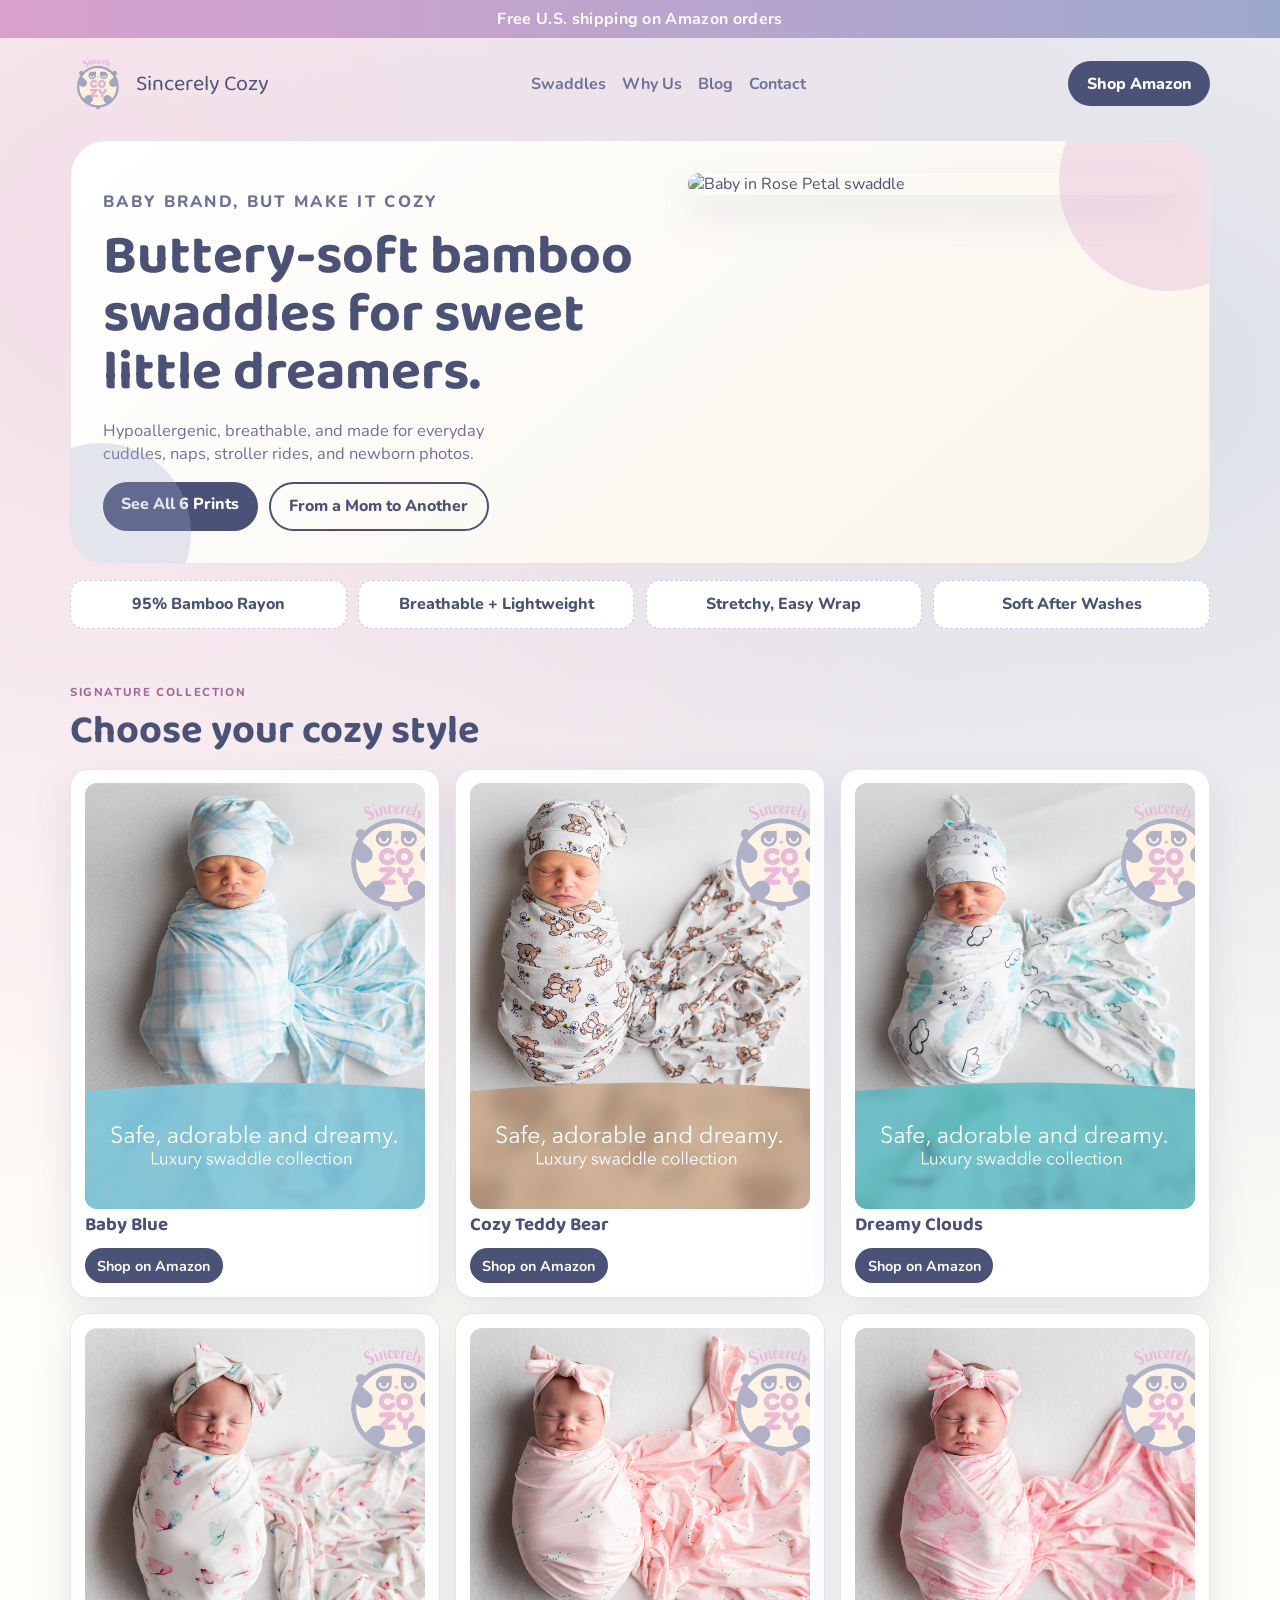
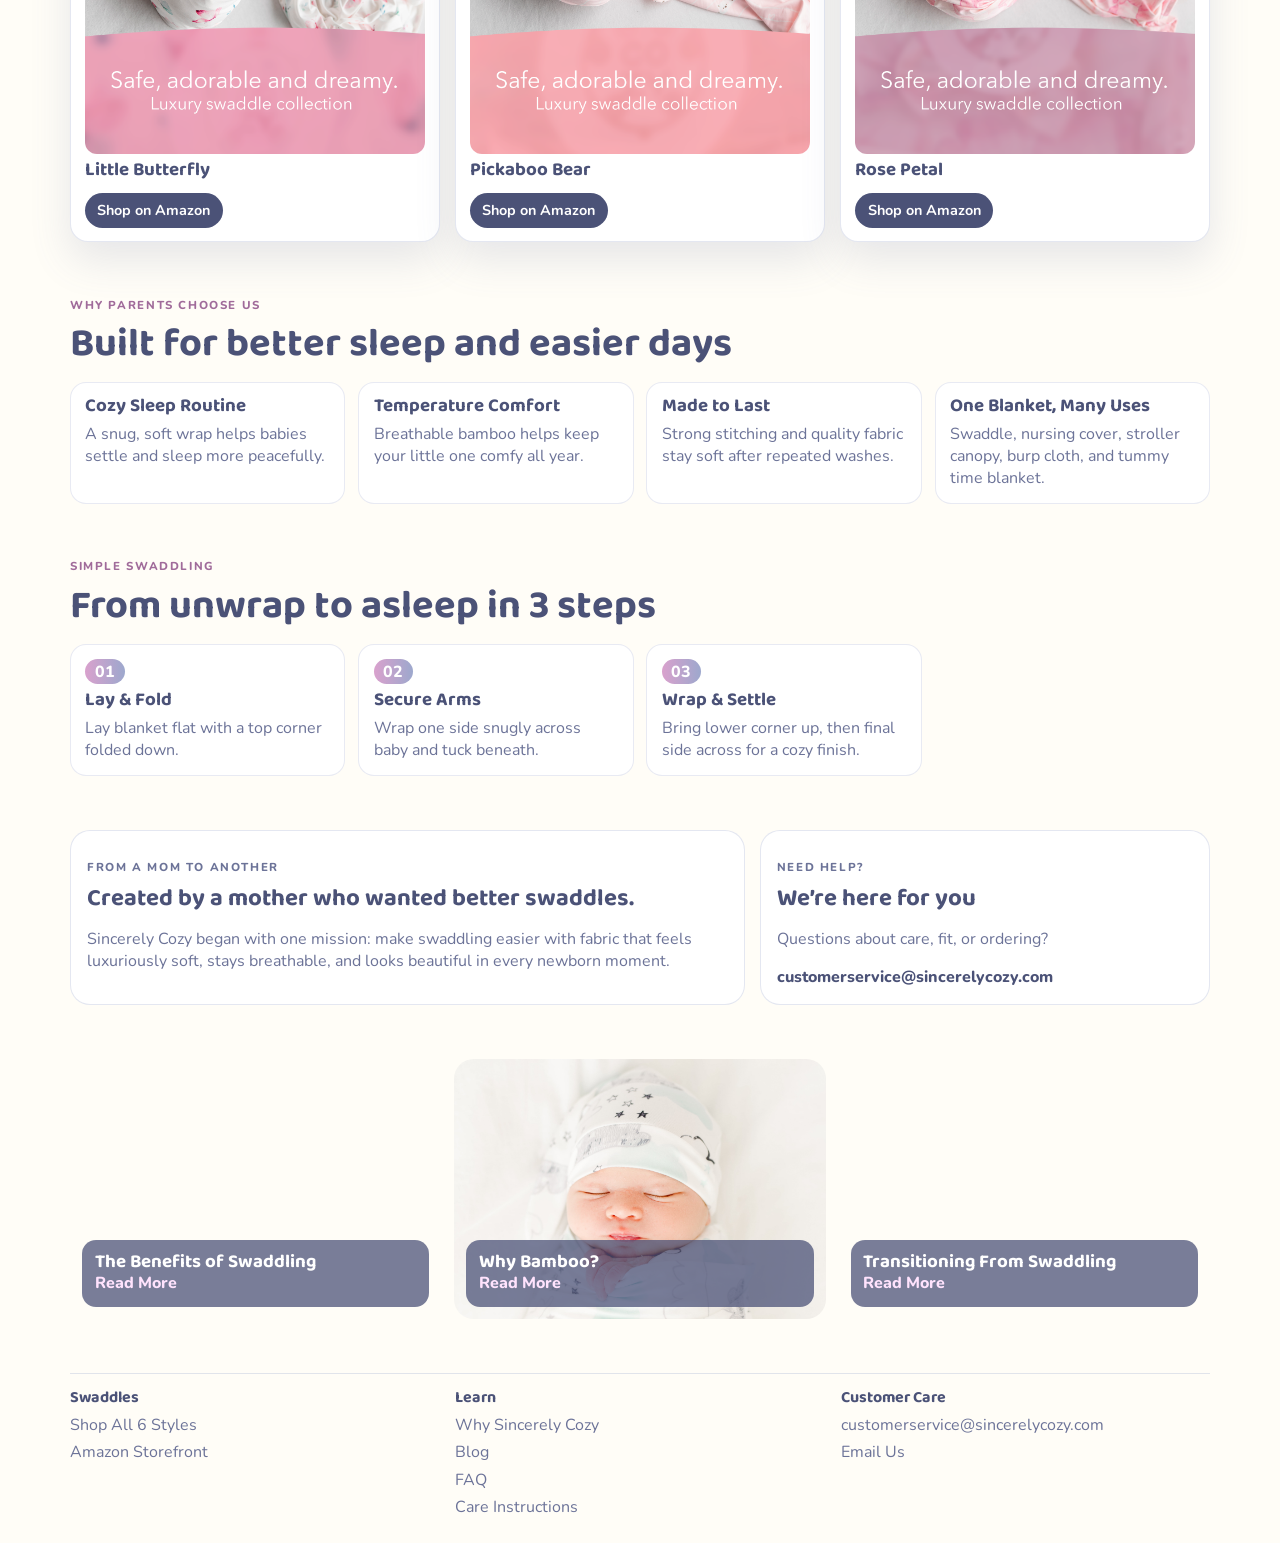
==== commit 95e429d5: "Refocus site on single rich homepage and unified nav" ====
--- a/index.html
+++ b/index.html
@@ -20,9 +20,9 @@
     </a>
     <nav class="site-nav">
       <a href="#swaddles">Swaddles</a>
+      <a href="#why">Why Us</a>
       <a href="blog/index.html">Blog</a>
-      <a href="about.html">About</a>
-      <a href="contact.html">Contact</a>
+      <a href="#contact">Contact</a>
     </nav>
     <a class="btn" href="https://www.amazon.com/stores/SINCERELYCOZY/page/BBEF32A4-0E55-4F29-87EA-2D53DAE16FC8?lp_asin=B08N2T6RCQ&ref_=ast_bln&store_ref=bl_ast_dp_brandlogo_sto" target="_blank" rel="noopener noreferrer">Shop Amazon</a>
   </header>
@@ -35,7 +35,7 @@
         <p>Hypoallergenic, breathable, and made for everyday cuddles, naps, stroller rides, and newborn photos.</p>
         <div class="hero-actions">
           <a class="btn" href="#swaddles">See All 6 Prints</a>
-          <a class="btn btn-outline" href="about.html">Our Story</a>
+          <a class="btn btn-outline" href="#story">From a Mom to Another</a>
         </div>
       </div>
       <div class="hero-image-wrap">
@@ -67,11 +67,43 @@
       </div>
     </section>
 
-    <section class="mosaic">
-      <img src="assets/images/featured-1.jpg" alt="Newborn swaddle lifestyle" />
-      <img src="assets/images/featured-2.jpg" alt="Swaddle closeup" />
-      <img src="assets/images/featured-3.png" alt="Swaddle print flatlay" />
-      <img src="assets/images/hero-banner.jpg" alt="Baby wrapped and sleeping" />
+    <section class="why-section" id="why">
+      <div class="section-head">
+        <p class="tag">Why Parents Choose Us</p>
+        <h2>Built for better sleep and easier days</h2>
+      </div>
+      <div class="why-grid">
+        <article><h3>Cozy Sleep Routine</h3><p>A snug, soft wrap helps babies settle and sleep more peacefully.</p></article>
+        <article><h3>Temperature Comfort</h3><p>Breathable bamboo helps keep your little one comfy all year.</p></article>
+        <article><h3>Made to Last</h3><p>Strong stitching and quality fabric stay soft after repeated washes.</p></article>
+        <article><h3>One Blanket, Many Uses</h3><p>Swaddle, nursing cover, stroller canopy, burp cloth, and tummy time blanket.</p></article>
+      </div>
+    </section>
+
+    <section class="steps-section">
+      <div class="section-head">
+        <p class="tag">Simple Swaddling</p>
+        <h2>From unwrap to asleep in 3 steps</h2>
+      </div>
+      <div class="steps-grid">
+        <div><span>01</span><h3>Lay & Fold</h3><p>Lay blanket flat with a top corner folded down.</p></div>
+        <div><span>02</span><h3>Secure Arms</h3><p>Wrap one side snugly across baby and tuck beneath.</p></div>
+        <div><span>03</span><h3>Wrap & Settle</h3><p>Bring lower corner up, then final side across for a cozy finish.</p></div>
+      </div>
+    </section>
+
+    <section class="story-contact" id="story">
+      <article class="story-card">
+        <p class="tag">From a Mom to Another</p>
+        <h2>Created by a mother who wanted better swaddles.</h2>
+        <p>Sincerely Cozy began with one mission: make swaddling easier with fabric that feels luxuriously soft, stays breathable, and looks beautiful in every newborn moment.</p>
+      </article>
+      <article class="contact-card" id="contact">
+        <p class="tag">Need Help?</p>
+        <h2>We’re here for you</h2>
+        <p>Questions about care, fit, or ordering?</p>
+        <a href="mailto:customerservice@sincerelycozy.com">customerservice@sincerelycozy.com</a>
+      </article>
     </section>
 
     <section class="blog-banners">
@@ -82,8 +114,8 @@
   </main>
 
   <footer class="site-footer">
-    <div><h4>Shop</h4><a href="shop-boys.html">Boys</a><a href="shop-girls.html">Girls</a><a href="shop-neutral.html">Neutral</a></div>
-    <div><h4>Explore</h4><a href="about.html">About Us</a><a href="faq.html">FAQ</a><a href="blog/index.html">Blog</a><a href="care-instructions.html">Care Instructions</a><a href="contact.html">Contact</a></div>
+    <div><h4>Swaddles</h4><a href="#swaddles">Shop All 6 Styles</a><a href="https://www.amazon.com/stores/SINCERELYCOZY/page/BBEF32A4-0E55-4F29-87EA-2D53DAE16FC8?lp_asin=B08N2T6RCQ&ref_=ast_bln&store_ref=bl_ast_dp_brandlogo_sto" target="_blank" rel="noopener noreferrer">Amazon Storefront</a></div>
+    <div><h4>Learn</h4><a href="#why">Why Sincerely Cozy</a><a href="blog/index.html">Blog</a><a href="faq.html">FAQ</a><a href="care-instructions.html">Care Instructions</a></div>
     <div><h4>Customer Care</h4><p>customerservice@sincerelycozy.com</p><a href="mailto:customerservice@sincerelycozy.com">Email Us</a></div>
   </footer>
 </body>
--- a/styles.css
+++ b/styles.css
@@ -10,173 +10,60 @@
   --shadow: 0 18px 40px rgba(101, 112, 154, 0.16);
 }
 * { box-sizing: border-box; }
-body {
-  margin: 0;
-  font-family: "Nunito", sans-serif;
-  color: var(--ink);
-  background: radial-gradient(circle at 10% 8%, rgba(217,161,205,.35), transparent 34%), radial-gradient(circle at 90% 12%, rgba(157,168,205,.35), transparent 34%), var(--bg);
-}
+body { margin: 0; font-family: "Nunito", sans-serif; color: var(--ink); background: radial-gradient(circle at 10% 8%, rgba(217,161,205,.35), transparent 34%), radial-gradient(circle at 90% 12%, rgba(157,168,205,.35), transparent 34%), var(--bg); }
 a { color: inherit; text-decoration: none; }
 img { display: block; max-width: 100%; }
-.top-note {
-  text-align: center;
-  background: linear-gradient(90deg, var(--pink), var(--sky));
-  color: white;
-  font-weight: 700;
-  padding: .5rem;
-  letter-spacing: .02em;
-}
+.top-note { text-align: center; background: linear-gradient(90deg, var(--pink), var(--sky)); color: white; font-weight: 700; padding: .5rem; letter-spacing: .02em; }
 .site-header, main, .site-footer { width: min(1140px, calc(100% - 2rem)); margin-inline: auto; }
-.site-header {
-  display: flex;
-  align-items: center;
-  justify-content: space-between;
-  gap: 1rem;
-  padding: 1.1rem 0;
-}
+.site-header { display: flex; align-items: center; justify-content: space-between; gap: 1rem; padding: 1.1rem 0; }
 .brand { display: flex; align-items: center; gap: .65rem; font-family: "Baloo 2", sans-serif; font-size: 1.35rem; }
 .brand img { width: 56px; height: 56px; object-fit: contain; }
 .site-nav { display: flex; gap: 1rem; font-weight: 700; color: var(--ink-soft); }
-.btn {
-  border: 0;
-  border-radius: 999px;
-  padding: .72rem 1.15rem;
-  background: var(--ink);
-  color: #fff;
-  font-weight: 800;
-}
+.btn { border: 0; border-radius: 999px; padding: .72rem 1.15rem; background: var(--ink); color: #fff; font-weight: 800; }
 .btn-outline { background: transparent; color: var(--ink); border: 2px solid var(--ink); }
-.hero {
-  margin-top: .7rem;
-  border-radius: 36px;
-  background: linear-gradient(140deg, #fff 0%, #faf5eb 100%);
-  border: 1px solid rgba(157,168,205,.26);
-  padding: clamp(1rem, 3vw, 2rem);
-  display: grid;
-  grid-template-columns: 1.15fr 1fr;
-  gap: 1.4rem;
-  position: relative;
-  overflow: hidden;
-}
+.hero { margin-top: .7rem; border-radius: 36px; background: linear-gradient(140deg, #fff 0%, #faf5eb 100%); border: 1px solid rgba(157,168,205,.26); padding: clamp(1rem, 3vw, 2rem); display: grid; grid-template-columns: 1.15fr 1fr; gap: 1.4rem; position: relative; overflow: hidden; }
 .tag { text-transform: uppercase; letter-spacing: .14em; font-size: .72rem; font-weight: 800; color: #a06b9a; }
 h1, h2, h3, h4 { font-family: "Baloo 2", sans-serif; line-height: 1.05; margin: 0; }
 h1 { font-size: clamp(2rem, 4.3vw, 3.85rem); margin: .4rem 0 .9rem; }
 .hero-copy p { font-size: 1.03rem; color: var(--ink-soft); max-width: 42ch; }
 .hero-actions { display: flex; gap: .7rem; flex-wrap: wrap; margin-top: 1rem; }
-.hero-image-wrap { align-self: center; position: relative; z-index: 2; }
 .hero-image { border-radius: 28px; box-shadow: var(--shadow); }
-.blob {
-  position: absolute;
-  border-radius: 50%;
-  filter: blur(1px);
-}
+.blob { position: absolute; border-radius: 50%; }
 .blob-a { width: 220px; height: 220px; background: rgba(217,161,205,.3); right: -70px; top: -70px; }
 .blob-b { width: 180px; height: 180px; background: rgba(157,168,205,.28); left: -60px; bottom: -60px; }
-.value-strip {
-  margin-top: 1rem;
-  display: grid;
-  grid-template-columns: repeat(4, minmax(0, 1fr));
-  gap: .7rem;
-}
-.value-strip div {
-  background: var(--card);
-  border: 1px dashed rgba(157,168,205,.55);
-  border-radius: 14px;
-  text-align: center;
-  padding: .8rem;
-  font-weight: 800;
-}
-.swaddle-showcase, .blog-banners { margin-top: 3.6rem; }
+.value-strip { margin-top: 1rem; display: grid; grid-template-columns: repeat(4, minmax(0, 1fr)); gap: .7rem; }
+.value-strip div { background: var(--card); border: 1px dashed rgba(157,168,205,.55); border-radius: 14px; text-align: center; padding: .8rem; font-weight: 800; }
+.swaddle-showcase, .why-section, .steps-section, .story-contact, .blog-banners { margin-top: 3.4rem; }
 .section-head h2 { font-size: clamp(1.8rem, 3.1vw, 2.7rem); }
-.swaddle-grid {
-  margin-top: 1rem;
-  display: grid;
-  grid-template-columns: repeat(3, minmax(0, 1fr));
-  gap: .95rem;
-}
-.swaddle-card {
-  background: var(--card);
-  border: 1px solid rgba(157,168,205,.28);
-  border-radius: 18px;
-  padding: .85rem;
-  box-shadow: var(--shadow);
-}
+.swaddle-grid { margin-top: 1rem; display: grid; grid-template-columns: repeat(3, minmax(0, 1fr)); gap: .95rem; }
+.swaddle-card { background: var(--card); border: 1px solid rgba(157,168,205,.28); border-radius: 18px; padding: .85rem; box-shadow: var(--shadow); }
 .swaddle-card img { border-radius: 12px; aspect-ratio: 4/5; object-fit: cover; }
 .swaddle-card h3 { margin: .45rem 0; }
-.swaddle-card a {
-  display: inline-block;
-  margin-top: .3rem;
-  background: var(--ink);
-  color: #fff;
-  padding: .48rem .8rem;
-  border-radius: 999px;
-  font-weight: 700;
-  font-size: .9rem;
-}
-.mosaic {
-  margin-top: 3.2rem;
-  display: grid;
-  grid-template-columns: 1.2fr 1fr 1fr;
-  grid-template-rows: 220px 220px;
-  gap: .7rem;
-}
-.mosaic img { width: 100%; height: 100%; object-fit: cover; border-radius: 18px; }
-.mosaic img:nth-child(1) { grid-row: 1 / 3; }
-.blog-banners {
-  display: grid;
-  grid-template-columns: repeat(3, minmax(0, 1fr));
-  gap: .8rem;
-}
-.blog-banners article {
-  min-height: 280px;
-  background-size: cover;
-  background-position: center;
-  border-radius: 20px;
-  padding: .75rem;
-  display: flex;
-  align-items: end;
-}
-.blog-banners article div {
-  width: 100%;
-  background: rgba(75,82,119,.74);
-  border-radius: 14px;
-  padding: .8rem;
-  color: #fff;
-}
+.swaddle-card a { display: inline-block; margin-top: .3rem; background: var(--ink); color: #fff; padding: .48rem .8rem; border-radius: 999px; font-weight: 700; font-size: .9rem; }
+.why-grid, .steps-grid { margin-top: 1rem; display: grid; grid-template-columns: repeat(4, minmax(0, 1fr)); gap: .8rem; }
+.why-grid article, .steps-grid div { background: #fff; border: 1px solid rgba(157,168,205,.24); border-radius: 16px; padding: .9rem; }
+.why-grid p, .steps-grid p { margin: .35rem 0 0; color: var(--ink-soft); }
+.steps-grid span { display: inline-block; background: linear-gradient(90deg, var(--pink), var(--sky)); color: #fff; font-weight: 800; border-radius: 999px; padding: .1rem .6rem; margin-bottom: .45rem; }
+.story-contact { display: grid; grid-template-columns: 1.2fr .8fr; gap: .9rem; }
+.story-card, .contact-card { background: #fff; border: 1px solid rgba(157,168,205,.28); border-radius: 20px; padding: 1rem; }
+.story-card p, .contact-card p { color: var(--ink-soft); }
+.contact-card a { color: var(--ink); font-weight: 800; }
+.blog-banners { display: grid; grid-template-columns: repeat(3, minmax(0, 1fr)); gap: .8rem; }
+.blog-banners article { min-height: 260px; background-size: cover; background-position: center; border-radius: 20px; padding: .75rem; display: flex; align-items: end; }
+.blog-banners article div { width: 100%; background: rgba(75,82,119,.74); border-radius: 14px; padding: .8rem; color: #fff; }
 .blog-banners article a { color: #ffe3fd; font-weight: 800; }
-.site-footer {
-  margin: 3.4rem auto 1.2rem;
-  border-top: 1px solid rgba(157,168,205,.3);
-  padding-top: 1rem;
-  display: grid;
-  grid-template-columns: repeat(3, minmax(0, 1fr));
-  gap: 1rem;
-}
+.site-footer { margin: 3.4rem auto 1.2rem; border-top: 1px solid rgba(157,168,205,.3); padding-top: 1rem; display: grid; grid-template-columns: repeat(3, minmax(0, 1fr)); gap: 1rem; }
 .site-footer h4 { margin: 0 0 .4rem; }
 .site-footer a, .site-footer p { display: block; margin: 0 0 .35rem; color: var(--ink-soft); }
-.page-hero {
-  margin-top: 1rem;
-  background: #fff;
-  border: 1px solid rgba(157,168,205,.28);
-  border-radius: 20px;
-  padding: 1rem;
-}
-.page-content {
-  margin-top: .9rem;
-  background: #fff;
-  border: 1px solid rgba(157,168,205,.24);
-  border-radius: 18px;
-  padding: 1rem;
-}
+.page-hero { margin-top: 1rem; background: #fff; border: 1px solid rgba(157,168,205,.28); border-radius: 20px; padding: 1rem; }
+.page-content { margin-top: .9rem; background: #fff; border: 1px solid rgba(157,168,205,.24); border-radius: 18px; padding: 1rem; }
 @media (max-width: 980px) {
-  .hero, .swaddle-grid, .blog-banners, .site-footer, .value-strip { grid-template-columns: 1fr 1fr; }
-  .mosaic { grid-template-columns: 1fr 1fr; grid-template-rows: auto; }
-  .mosaic img:nth-child(1) { grid-row: auto; }
+  .hero, .swaddle-grid, .blog-banners, .site-footer, .value-strip, .why-grid, .steps-grid, .story-contact { grid-template-columns: 1fr 1fr; }
   .site-header { flex-wrap: wrap; }
   .site-nav { width: 100%; order: 3; justify-content: center; }
 }
 @media (max-width: 680px) {
-  .hero, .swaddle-grid, .blog-banners, .site-footer, .value-strip, .mosaic { grid-template-columns: 1fr; }
+  .hero, .swaddle-grid, .blog-banners, .site-footer, .value-strip, .why-grid, .steps-grid, .story-contact { grid-template-columns: 1fr; }
   .site-header, main, .site-footer { width: min(1140px, calc(100% - 1.15rem)); }
   .site-nav { justify-content: flex-start; overflow: auto; white-space: nowrap; }
 }
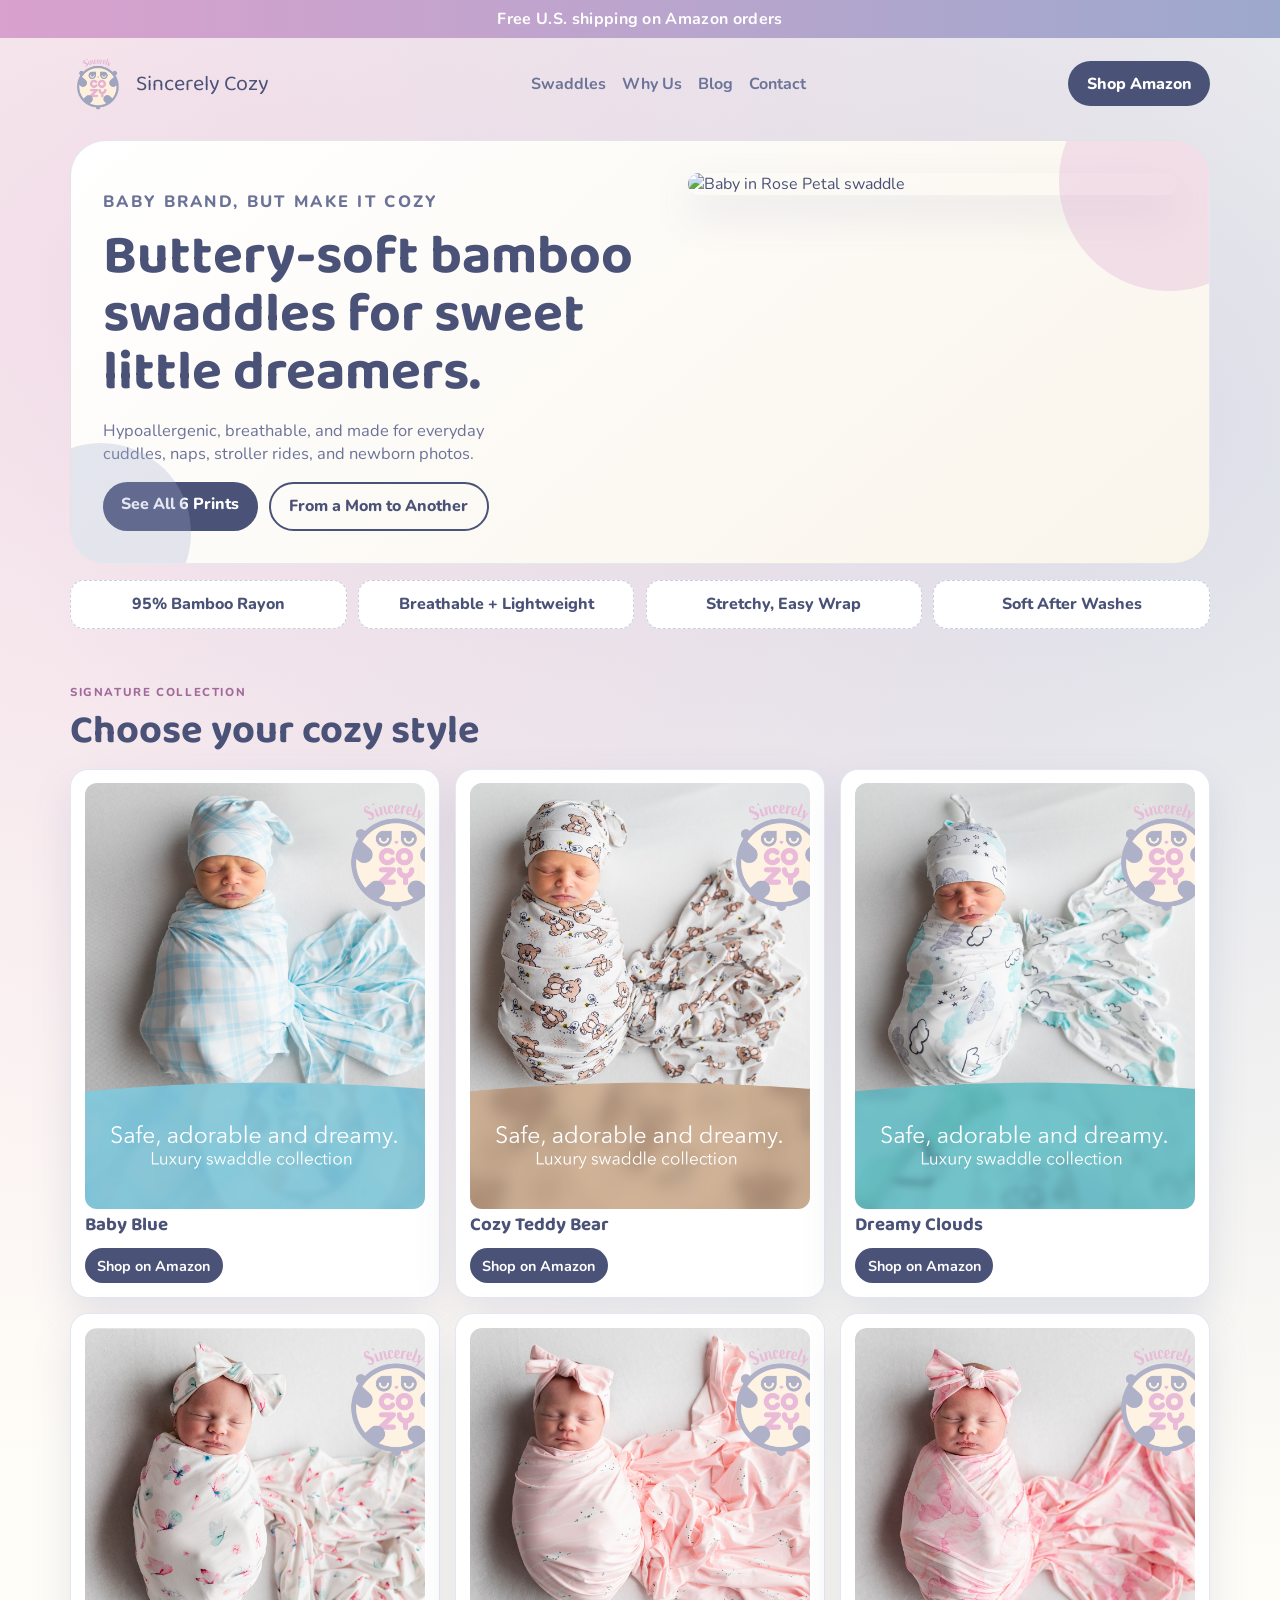
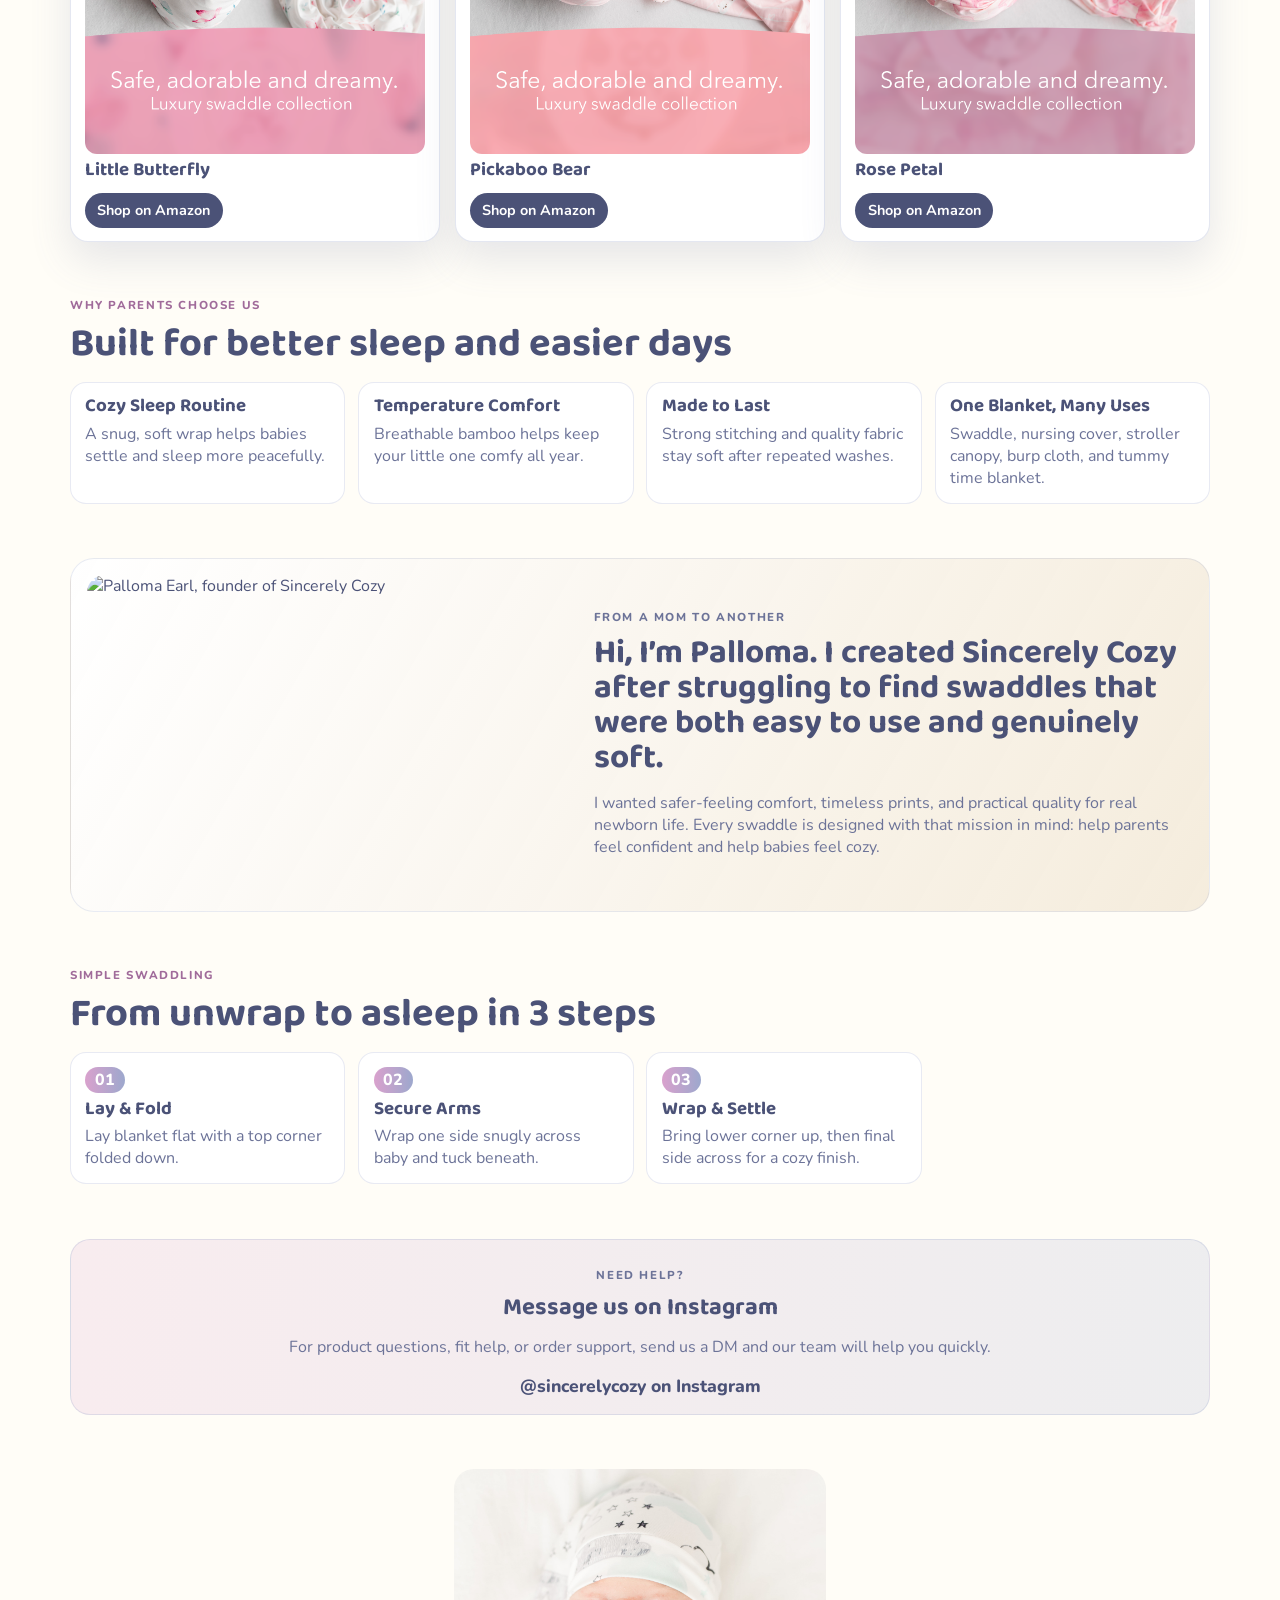
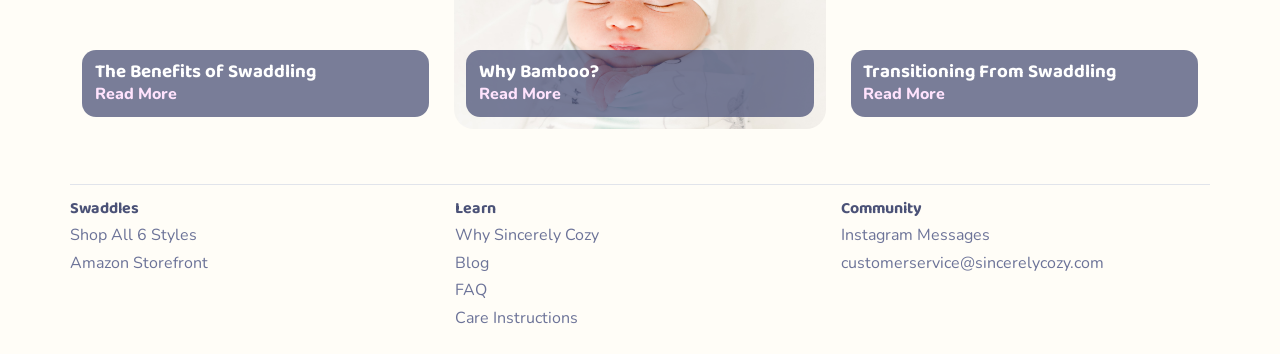
==== commit c15d26ab: "Elevate blog design/content and add founder + Instagram sections" ====
--- a/index.html
+++ b/index.html
@@ -35,7 +35,7 @@
         <p>Hypoallergenic, breathable, and made for everyday cuddles, naps, stroller rides, and newborn photos.</p>
         <div class="hero-actions">
           <a class="btn" href="#swaddles">See All 6 Prints</a>
-          <a class="btn btn-outline" href="#story">From a Mom to Another</a>
+          <a class="btn btn-outline" href="#mom">From a Mom to Another</a>
         </div>
       </div>
       <div class="hero-image-wrap">
@@ -80,6 +80,17 @@
       </div>
     </section>
 
+    <section class="mom-banner" id="mom">
+      <div class="mom-photo">
+        <img src="assets/images/founder.jpg" alt="Palloma Earl, founder of Sincerely Cozy" />
+      </div>
+      <div class="mom-copy">
+        <p class="tag">From a Mom to Another</p>
+        <h2>Hi, I’m Palloma. I created Sincerely Cozy after struggling to find swaddles that were both easy to use and genuinely soft.</h2>
+        <p>I wanted safer-feeling comfort, timeless prints, and practical quality for real newborn life. Every swaddle is designed with that mission in mind: help parents feel confident and help babies feel cozy.</p>
+      </div>
+    </section>
+
     <section class="steps-section">
       <div class="section-head">
         <p class="tag">Simple Swaddling</p>
@@ -92,17 +103,12 @@
       </div>
     </section>
 
-    <section class="story-contact" id="story">
-      <article class="story-card">
-        <p class="tag">From a Mom to Another</p>
-        <h2>Created by a mother who wanted better swaddles.</h2>
-        <p>Sincerely Cozy began with one mission: make swaddling easier with fabric that feels luxuriously soft, stays breathable, and looks beautiful in every newborn moment.</p>
-      </article>
-      <article class="contact-card" id="contact">
+    <section class="story-contact" id="contact">
+      <article class="contact-card contact-wide">
         <p class="tag">Need Help?</p>
-        <h2>We’re here for you</h2>
-        <p>Questions about care, fit, or ordering?</p>
-        <a href="mailto:customerservice@sincerelycozy.com">customerservice@sincerelycozy.com</a>
+        <h2>Message us on Instagram</h2>
+        <p>For product questions, fit help, or order support, send us a DM and our team will help you quickly.</p>
+        <a target="_blank" rel="noopener noreferrer" href="https://instagram.com/sincerelycozy">@sincerelycozy on Instagram</a>
       </article>
     </section>
 
@@ -116,7 +122,7 @@
   <footer class="site-footer">
     <div><h4>Swaddles</h4><a href="#swaddles">Shop All 6 Styles</a><a href="https://www.amazon.com/stores/SINCERELYCOZY/page/BBEF32A4-0E55-4F29-87EA-2D53DAE16FC8?lp_asin=B08N2T6RCQ&ref_=ast_bln&store_ref=bl_ast_dp_brandlogo_sto" target="_blank" rel="noopener noreferrer">Amazon Storefront</a></div>
     <div><h4>Learn</h4><a href="#why">Why Sincerely Cozy</a><a href="blog/index.html">Blog</a><a href="faq.html">FAQ</a><a href="care-instructions.html">Care Instructions</a></div>
-    <div><h4>Customer Care</h4><p>customerservice@sincerelycozy.com</p><a href="mailto:customerservice@sincerelycozy.com">Email Us</a></div>
+    <div><h4>Community</h4><a target="_blank" rel="noopener noreferrer" href="https://instagram.com/sincerelycozy">Instagram Messages</a><p>customerservice@sincerelycozy.com</p></div>
   </footer>
 </body>
 </html>
--- a/styles.css
+++ b/styles.css
@@ -13,6 +13,7 @@
 body { margin: 0; font-family: "Nunito", sans-serif; color: var(--ink); background: radial-gradient(circle at 10% 8%, rgba(217,161,205,.35), transparent 34%), radial-gradient(circle at 90% 12%, rgba(157,168,205,.35), transparent 34%), var(--bg); }
 a { color: inherit; text-decoration: none; }
 img { display: block; max-width: 100%; }
+ul, ol { padding-left: 1.2rem; }
 .top-note { text-align: center; background: linear-gradient(90deg, var(--pink), var(--sky)); color: white; font-weight: 700; padding: .5rem; letter-spacing: .02em; }
 .site-header, main, .site-footer { width: min(1140px, calc(100% - 2rem)); margin-inline: auto; }
 .site-header { display: flex; align-items: center; justify-content: space-between; gap: 1rem; padding: 1.1rem 0; }
@@ -33,7 +34,7 @@
 .blob-b { width: 180px; height: 180px; background: rgba(157,168,205,.28); left: -60px; bottom: -60px; }
 .value-strip { margin-top: 1rem; display: grid; grid-template-columns: repeat(4, minmax(0, 1fr)); gap: .7rem; }
 .value-strip div { background: var(--card); border: 1px dashed rgba(157,168,205,.55); border-radius: 14px; text-align: center; padding: .8rem; font-weight: 800; }
-.swaddle-showcase, .why-section, .steps-section, .story-contact, .blog-banners { margin-top: 3.4rem; }
+.swaddle-showcase, .why-section, .steps-section, .story-contact, .blog-banners, .mom-banner { margin-top: 3.4rem; }
 .section-head h2 { font-size: clamp(1.8rem, 3.1vw, 2.7rem); }
 .swaddle-grid { margin-top: 1rem; display: grid; grid-template-columns: repeat(3, minmax(0, 1fr)); gap: .95rem; }
 .swaddle-card { background: var(--card); border: 1px solid rgba(157,168,205,.28); border-radius: 18px; padding: .85rem; box-shadow: var(--shadow); }
@@ -44,10 +45,16 @@
 .why-grid article, .steps-grid div { background: #fff; border: 1px solid rgba(157,168,205,.24); border-radius: 16px; padding: .9rem; }
 .why-grid p, .steps-grid p { margin: .35rem 0 0; color: var(--ink-soft); }
 .steps-grid span { display: inline-block; background: linear-gradient(90deg, var(--pink), var(--sky)); color: #fff; font-weight: 800; border-radius: 999px; padding: .1rem .6rem; margin-bottom: .45rem; }
-.story-contact { display: grid; grid-template-columns: 1.2fr .8fr; gap: .9rem; }
+.mom-banner { display: grid; grid-template-columns: .9fr 1.1fr; gap: 1rem; background: linear-gradient(120deg, rgba(255,255,255,.95), rgba(243,233,216,.85)); border: 1px solid rgba(157,168,205,.22); border-radius: 24px; padding: 1rem; }
+.mom-photo img { width: 100%; height: 100%; object-fit: cover; min-height: 320px; border-radius: 18px; }
+.mom-copy { align-self: center; }
+.mom-copy h2 { font-size: clamp(1.5rem, 2.6vw, 2.4rem); margin: .4rem 0 .8rem; }
+.mom-copy p { color: var(--ink-soft); }
+.story-contact { display: grid; grid-template-columns: 1fr; }
 .story-card, .contact-card { background: #fff; border: 1px solid rgba(157,168,205,.28); border-radius: 20px; padding: 1rem; }
-.story-card p, .contact-card p { color: var(--ink-soft); }
-.contact-card a { color: var(--ink); font-weight: 800; }
+.contact-wide { text-align: center; background: linear-gradient(90deg, rgba(217,161,205,.18), rgba(157,168,205,.18)); }
+.contact-card p { color: var(--ink-soft); }
+.contact-card a { color: var(--ink); font-weight: 800; font-size: 1.1rem; }
 .blog-banners { display: grid; grid-template-columns: repeat(3, minmax(0, 1fr)); gap: .8rem; }
 .blog-banners article { min-height: 260px; background-size: cover; background-position: center; border-radius: 20px; padding: .75rem; display: flex; align-items: end; }
 .blog-banners article div { width: 100%; background: rgba(75,82,119,.74); border-radius: 14px; padding: .8rem; color: #fff; }
@@ -57,13 +64,41 @@
 .site-footer a, .site-footer p { display: block; margin: 0 0 .35rem; color: var(--ink-soft); }
 .page-hero { margin-top: 1rem; background: #fff; border: 1px solid rgba(157,168,205,.28); border-radius: 20px; padding: 1rem; }
 .page-content { margin-top: .9rem; background: #fff; border: 1px solid rgba(157,168,205,.24); border-radius: 18px; padding: 1rem; }
+
+/* Blog Hub */
+.blog-hero { margin-top: .8rem; background: #fff; border: 1px solid rgba(157,168,205,.25); border-radius: 24px; padding: 1.1rem; }
+.blog-hero h1 { margin-top: .35rem; }
+.blog-hero p { color: var(--ink-soft); }
+.blog-grid { margin-top: 1rem; display: grid; grid-template-columns: 1fr; gap: .9rem; }
+.blog-card { display: grid; grid-template-columns: 320px 1fr; gap: 1rem; background: #fff; border: 1px solid rgba(157,168,205,.24); border-radius: 20px; overflow: hidden; }
+.blog-card img { width: 100%; height: 100%; min-height: 220px; object-fit: cover; }
+.blog-card div { padding: 1rem .95rem; }
+.blog-card h2 { margin: .35rem 0 .5rem; }
+.blog-card p { color: var(--ink-soft); }
+.text-link { color: var(--ink); font-weight: 800; }
+
+/* Article */
+.article-shell { margin-top: .8rem; background: #fff; border: 1px solid rgba(157,168,205,.24); border-radius: 24px; overflow: hidden; }
+.article-hero { width: 100%; height: clamp(220px, 40vw, 420px); object-fit: cover; }
+.article-head { padding: 1rem 1.1rem .5rem; }
+.article-head h1 { font-size: clamp(1.8rem, 3.6vw, 3rem); }
+.article-head p { color: var(--ink-soft); }
+.article-body { padding: .4rem 1.1rem 1.2rem; max-width: 860px; }
+.article-body h2 { font-size: 1.6rem; margin: 1rem 0 .45rem; }
+.article-body h3 { font-size: 1.25rem; margin: .75rem 0 .35rem; }
+.article-body p, .article-body li { color: var(--ink-soft); line-height: 1.7; }
+.article-image { width: 100%; border-radius: 16px; margin: .8rem 0; }
+.article-sources { margin-top: 1.2rem; padding-top: .8rem; border-top: 1px dashed rgba(157,168,205,.5); display: grid; gap: .35rem; }
+.article-sources a { color: var(--ink); font-weight: 700; }
+
 @media (max-width: 980px) {
-  .hero, .swaddle-grid, .blog-banners, .site-footer, .value-strip, .why-grid, .steps-grid, .story-contact { grid-template-columns: 1fr 1fr; }
+  .hero, .swaddle-grid, .blog-banners, .site-footer, .value-strip, .why-grid, .steps-grid, .story-contact, .mom-banner { grid-template-columns: 1fr 1fr; }
   .site-header { flex-wrap: wrap; }
   .site-nav { width: 100%; order: 3; justify-content: center; }
+  .blog-card { grid-template-columns: 1fr; }
 }
 @media (max-width: 680px) {
-  .hero, .swaddle-grid, .blog-banners, .site-footer, .value-strip, .why-grid, .steps-grid, .story-contact { grid-template-columns: 1fr; }
+  .hero, .swaddle-grid, .blog-banners, .site-footer, .value-strip, .why-grid, .steps-grid, .story-contact, .mom-banner { grid-template-columns: 1fr; }
   .site-header, main, .site-footer { width: min(1140px, calc(100% - 1.15rem)); }
   .site-nav { justify-content: flex-start; overflow: auto; white-space: nowrap; }
 }
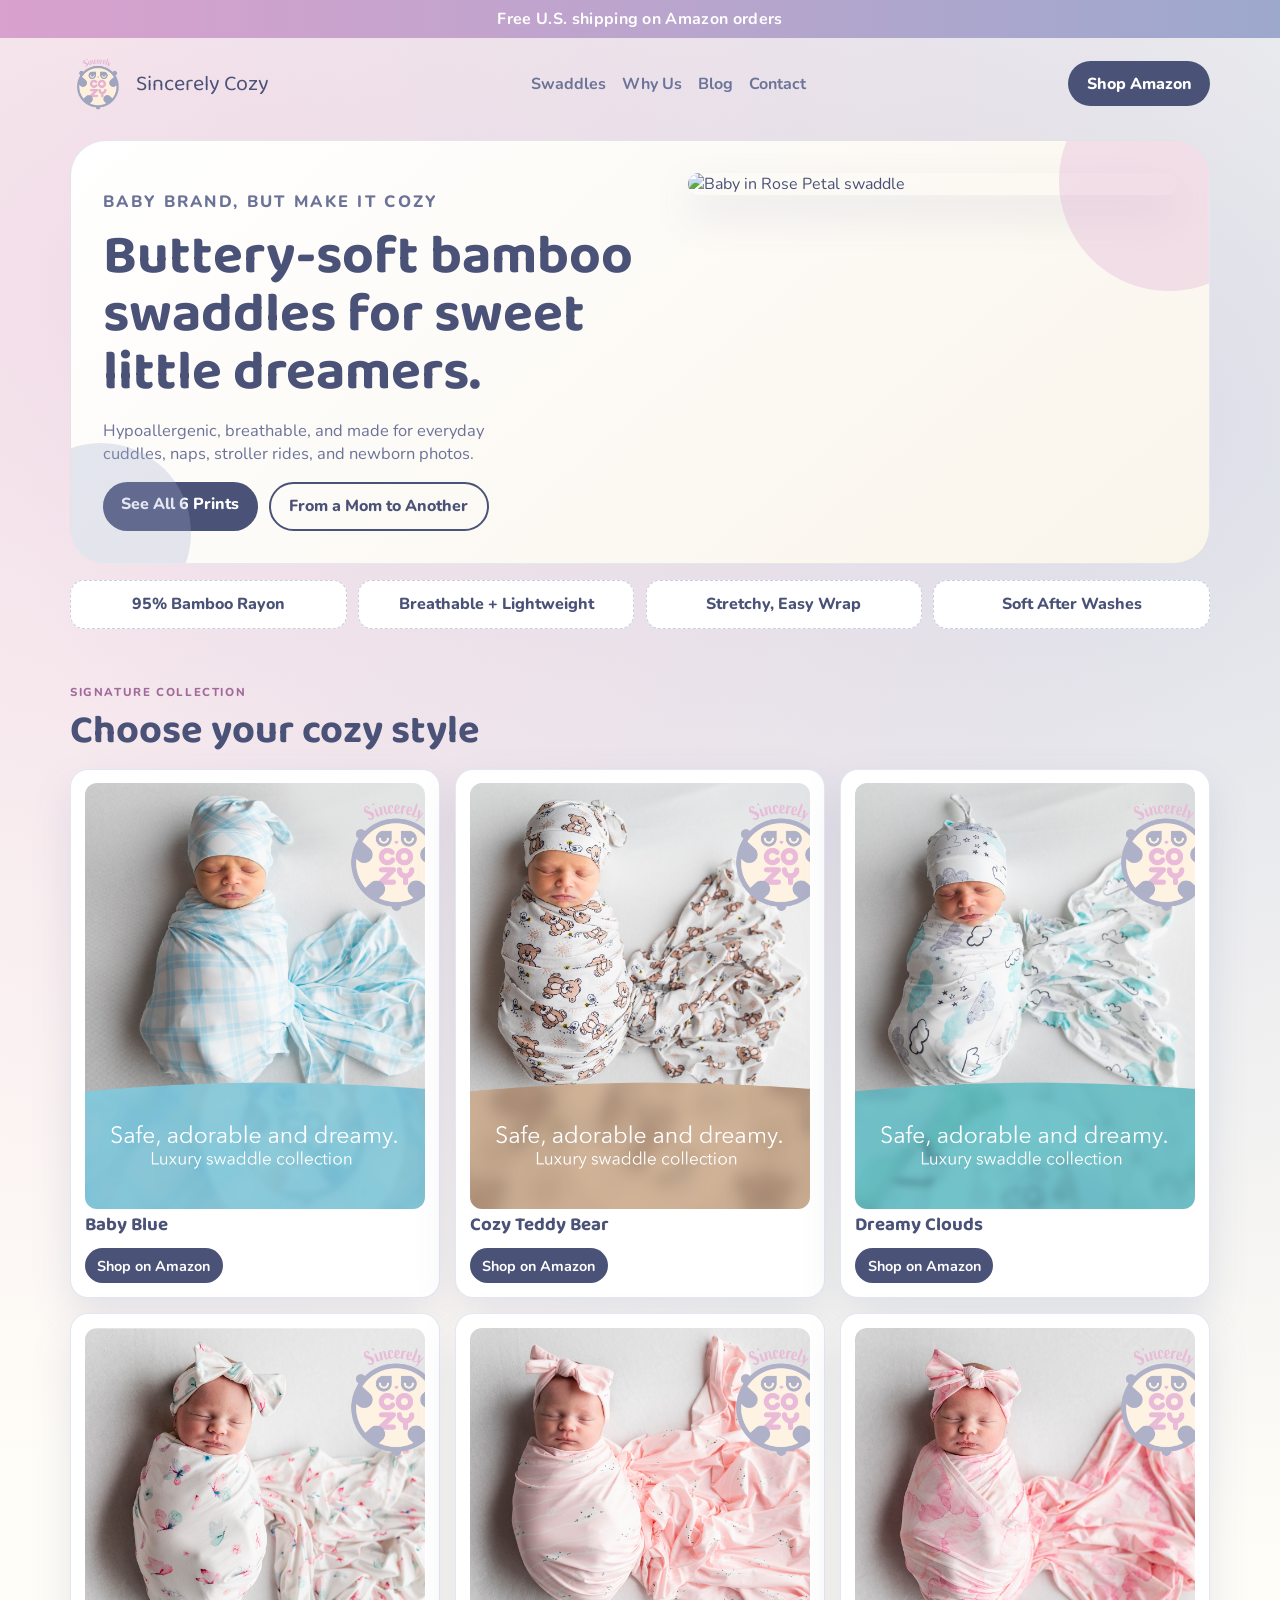
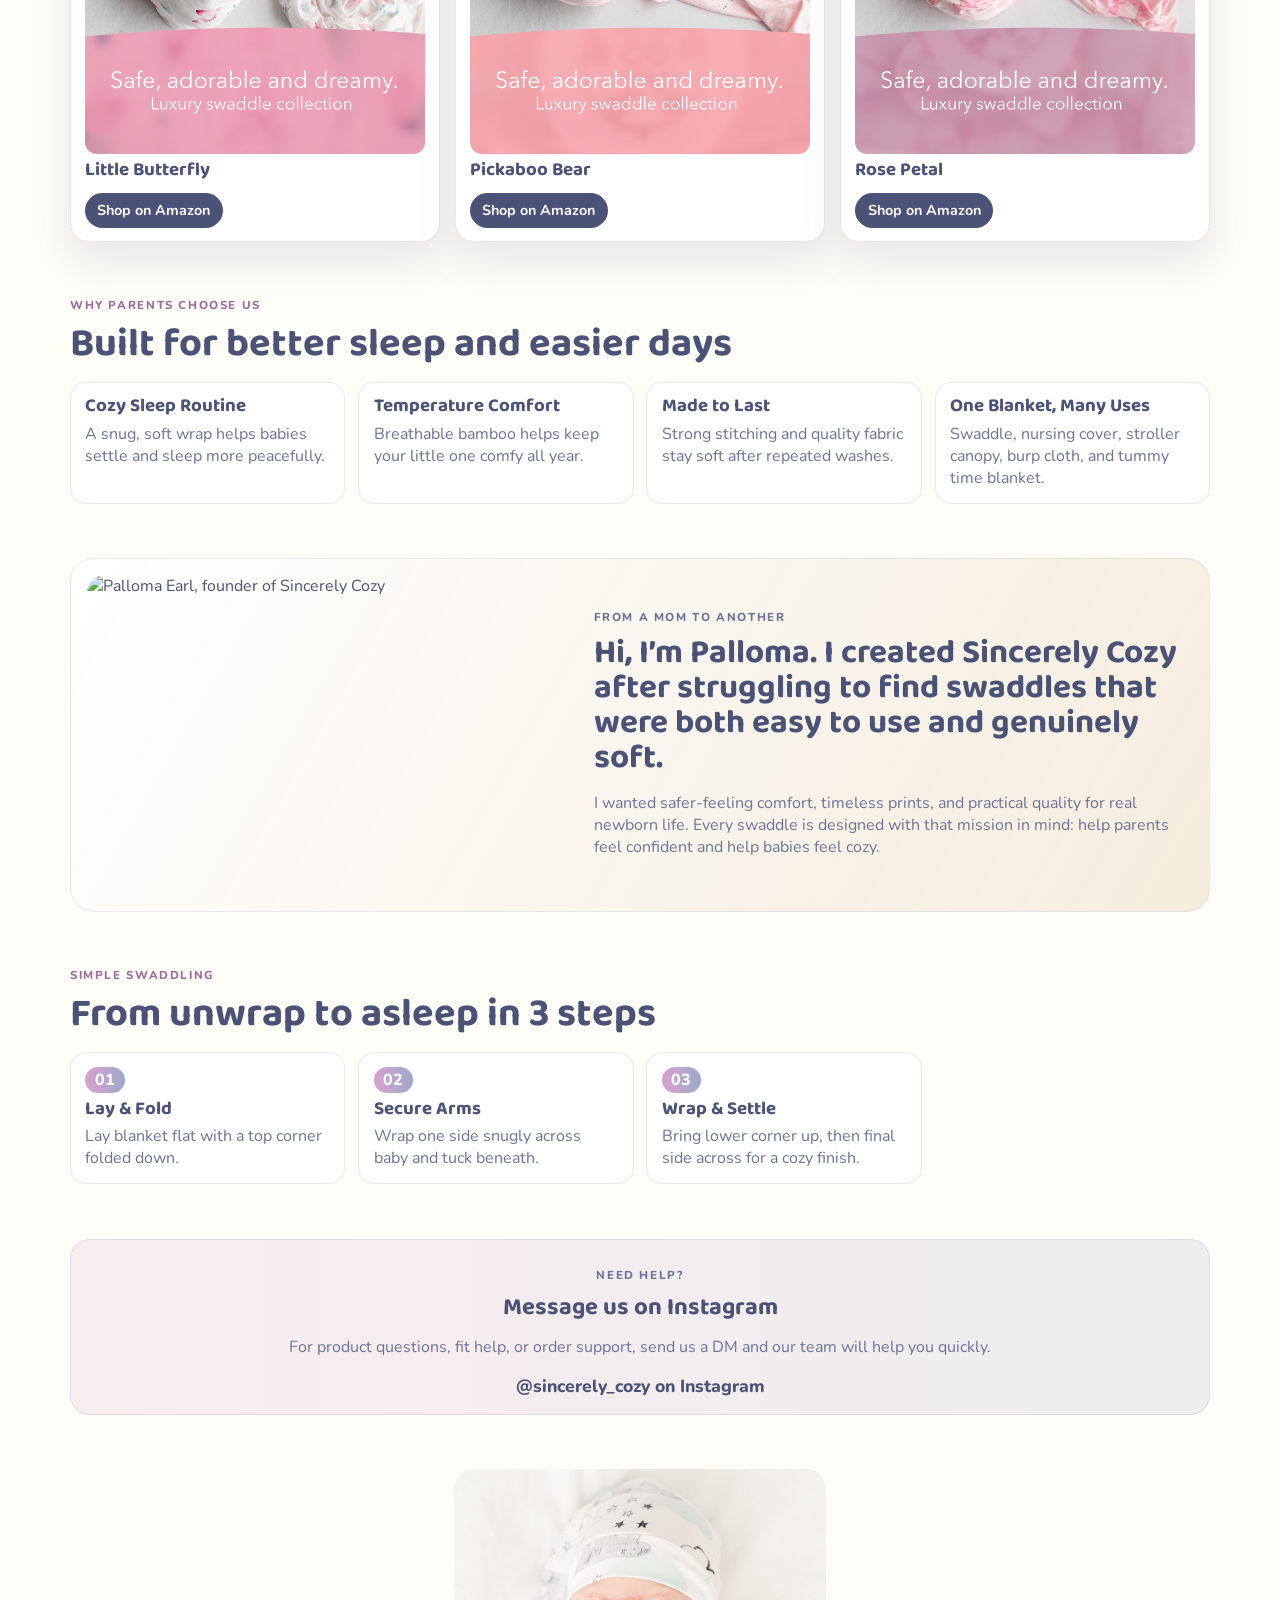
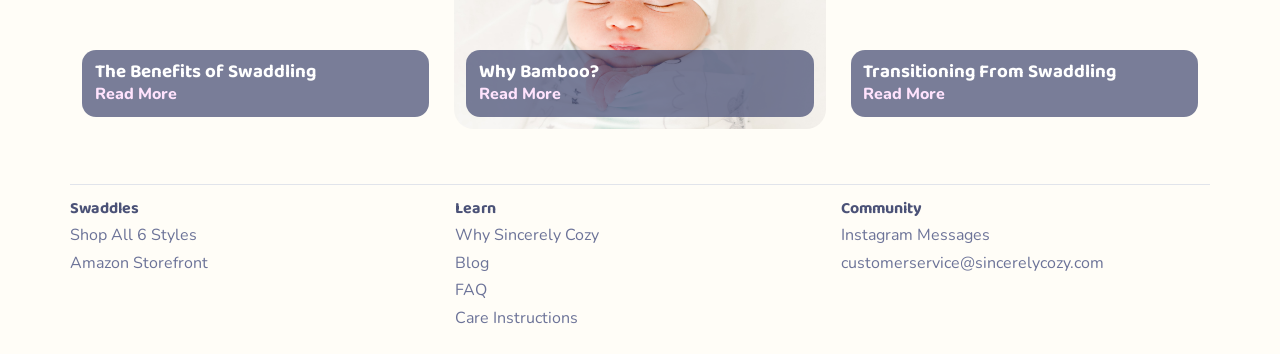
==== commit 487df836: "Fix Instagram handle display text" ====
--- a/index.html
+++ b/index.html
@@ -108,7 +108,7 @@
         <p class="tag">Need Help?</p>
         <h2>Message us on Instagram</h2>
         <p>For product questions, fit help, or order support, send us a DM and our team will help you quickly.</p>
-        <a target="_blank" rel="noopener noreferrer" href="https://instagram.com/sincerelycozy">@sincerelycozy on Instagram</a>
+        <a target="_blank" rel="noopener noreferrer" href="https://www.instagram.com/sincerely_cozy/">@sincerely_cozy on Instagram</a>
       </article>
     </section>
 
@@ -122,7 +122,7 @@
   <footer class="site-footer">
     <div><h4>Swaddles</h4><a href="#swaddles">Shop All 6 Styles</a><a href="https://www.amazon.com/stores/SINCERELYCOZY/page/BBEF32A4-0E55-4F29-87EA-2D53DAE16FC8?lp_asin=B08N2T6RCQ&ref_=ast_bln&store_ref=bl_ast_dp_brandlogo_sto" target="_blank" rel="noopener noreferrer">Amazon Storefront</a></div>
     <div><h4>Learn</h4><a href="#why">Why Sincerely Cozy</a><a href="blog/index.html">Blog</a><a href="faq.html">FAQ</a><a href="care-instructions.html">Care Instructions</a></div>
-    <div><h4>Community</h4><a target="_blank" rel="noopener noreferrer" href="https://instagram.com/sincerelycozy">Instagram Messages</a><p>customerservice@sincerelycozy.com</p></div>
+    <div><h4>Community</h4><a target="_blank" rel="noopener noreferrer" href="https://www.instagram.com/sincerely_cozy/">Instagram Messages</a><p>customerservice@sincerelycozy.com</p></div>
   </footer>
 </body>
 </html>
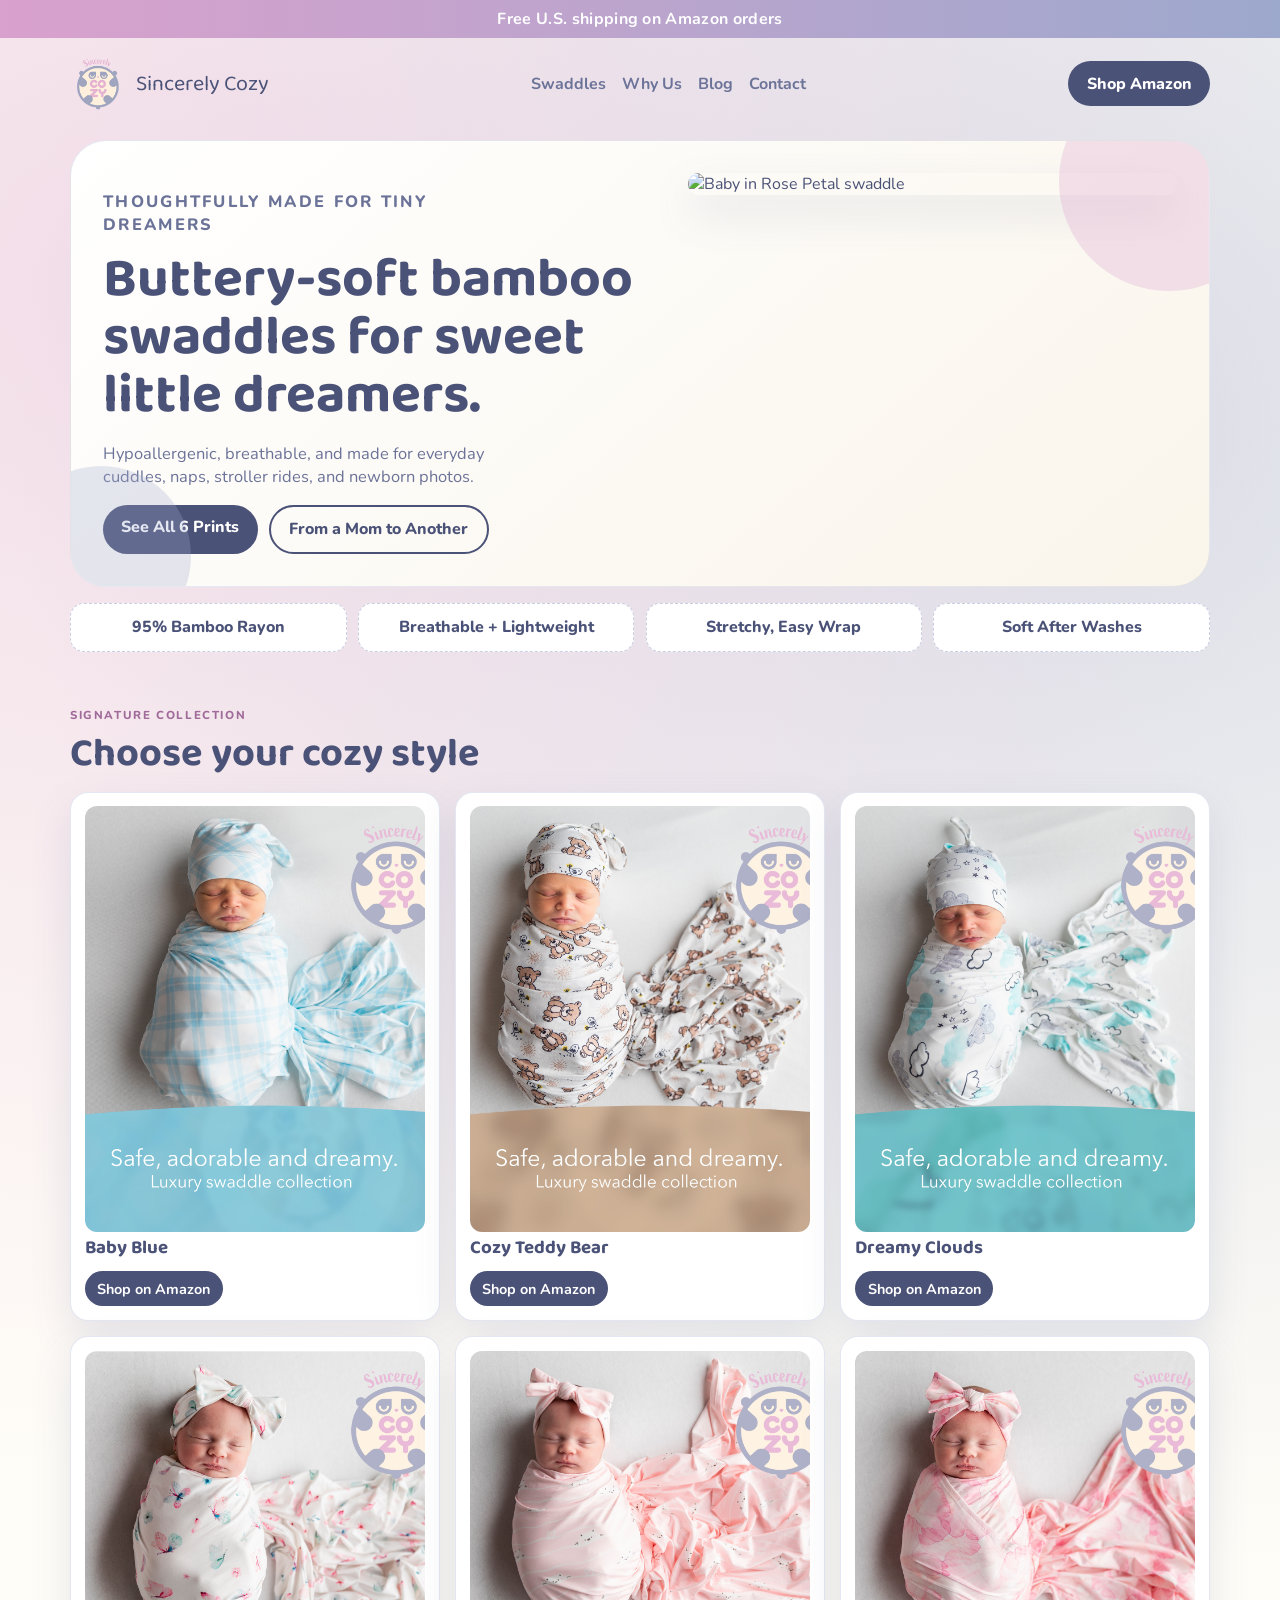
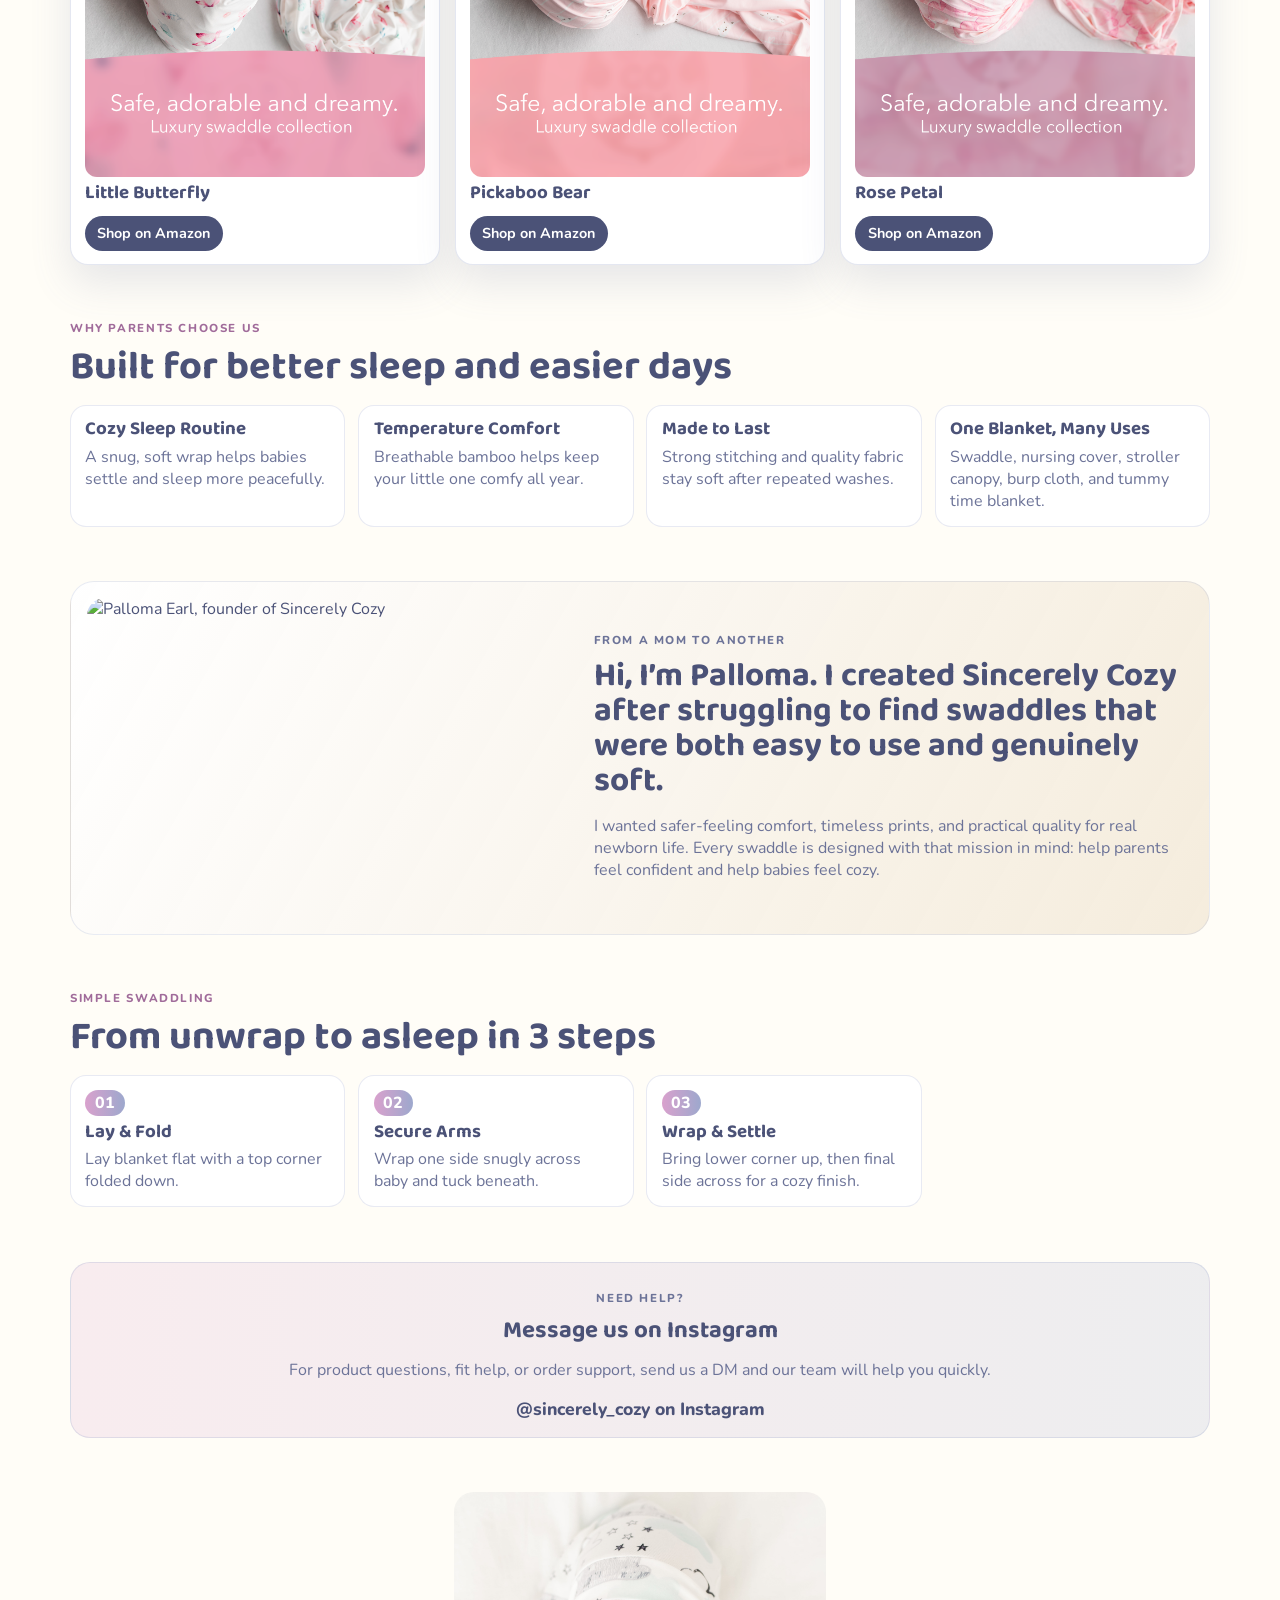
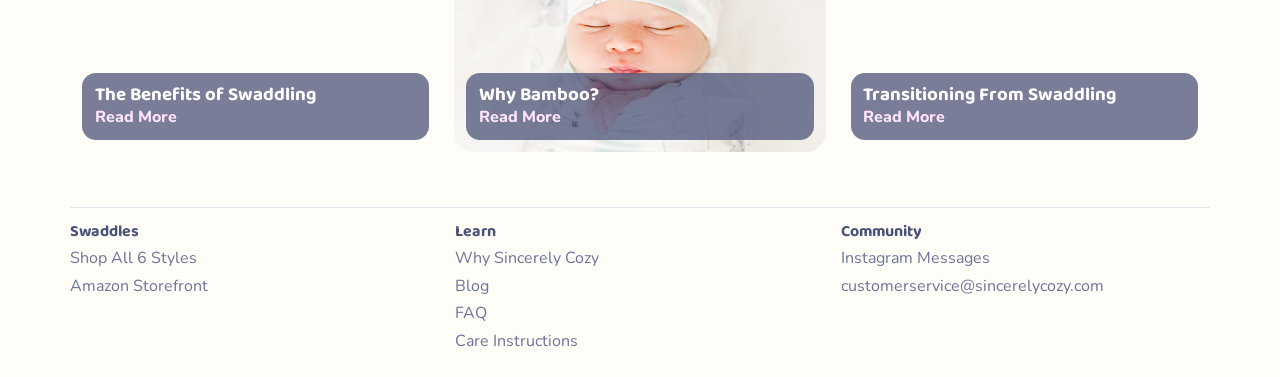
==== commit 51b266b8: "Update homepage tagline" ====
--- a/index.html
+++ b/index.html
@@ -30,7 +30,7 @@
   <main>
     <section class="hero">
       <div class="hero-copy">
-        <p class="tag">Baby Brand, But Make It Cozy</p>
+        <p class="tag">Thoughtfully Made for Tiny Dreamers</p>
         <h1>Buttery-soft bamboo swaddles for sweet little dreamers.</h1>
         <p>Hypoallergenic, breathable, and made for everyday cuddles, naps, stroller rides, and newborn photos.</p>
         <div class="hero-actions">
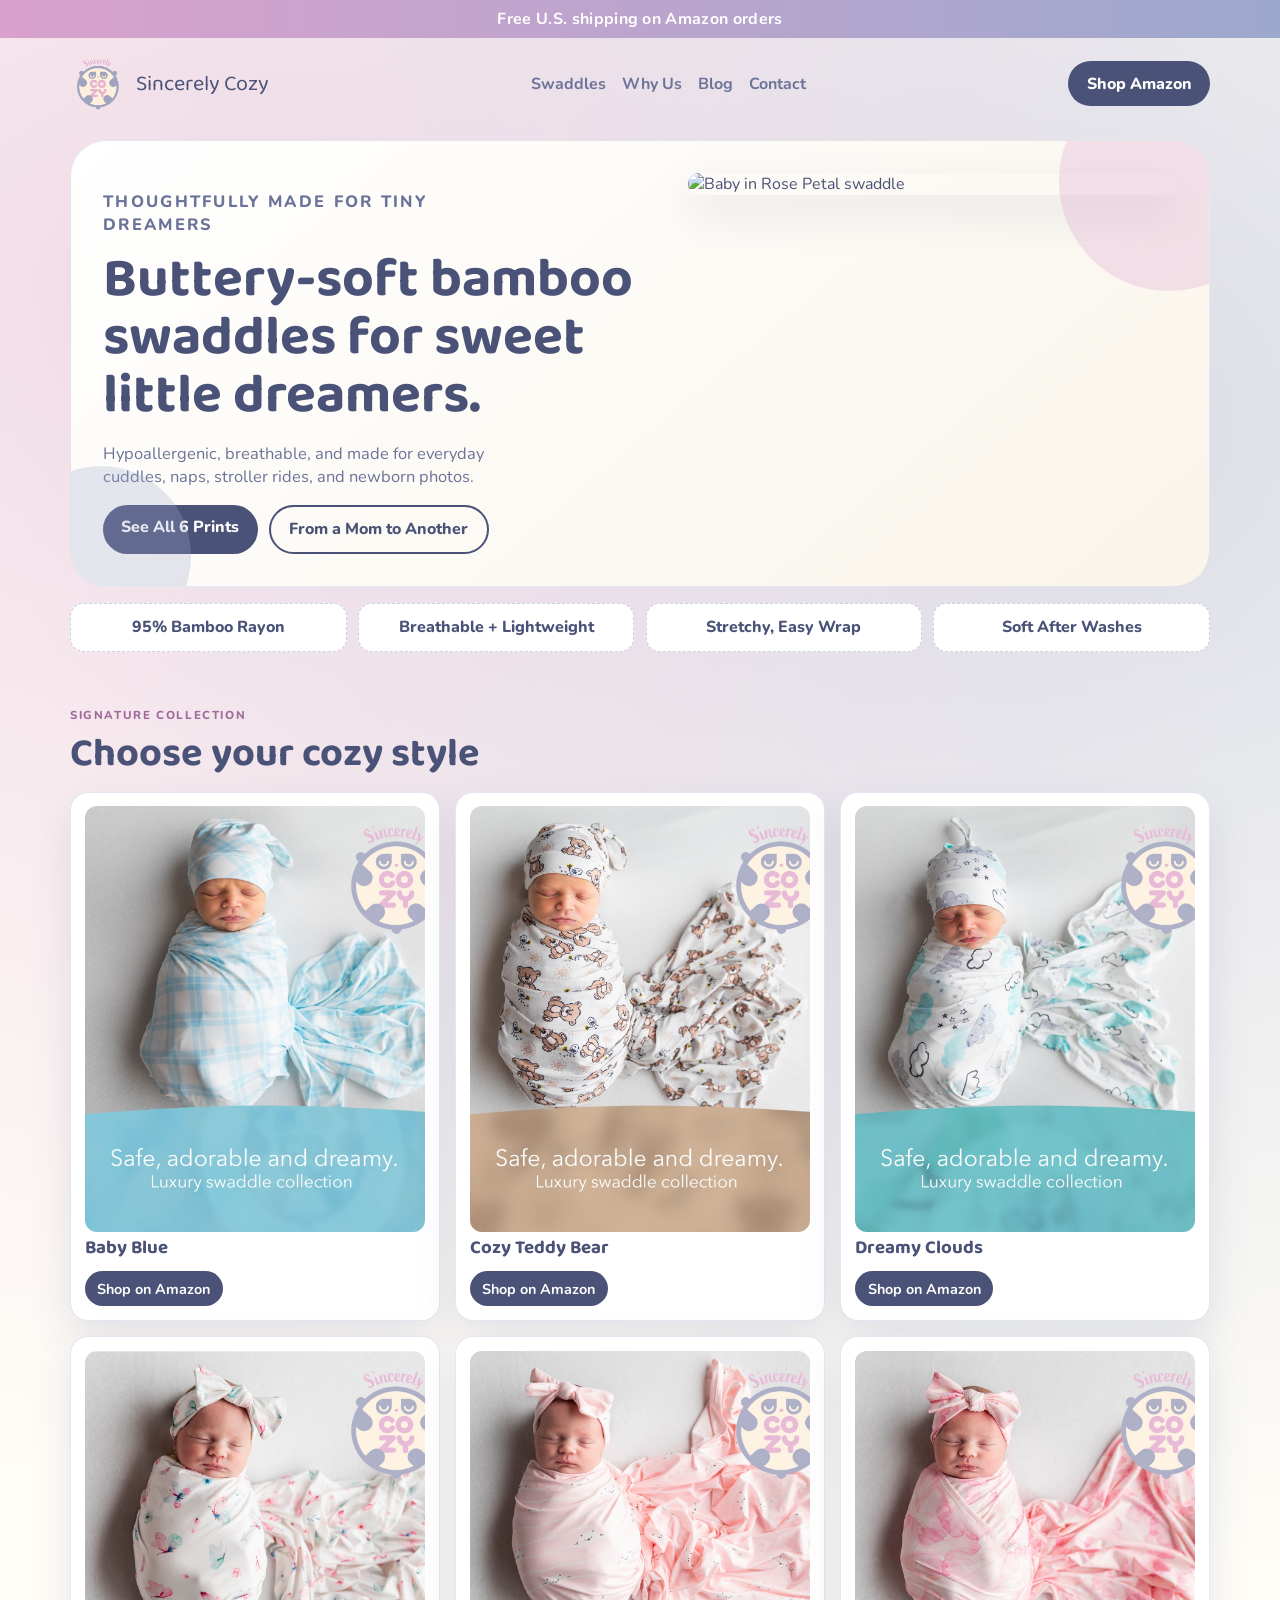
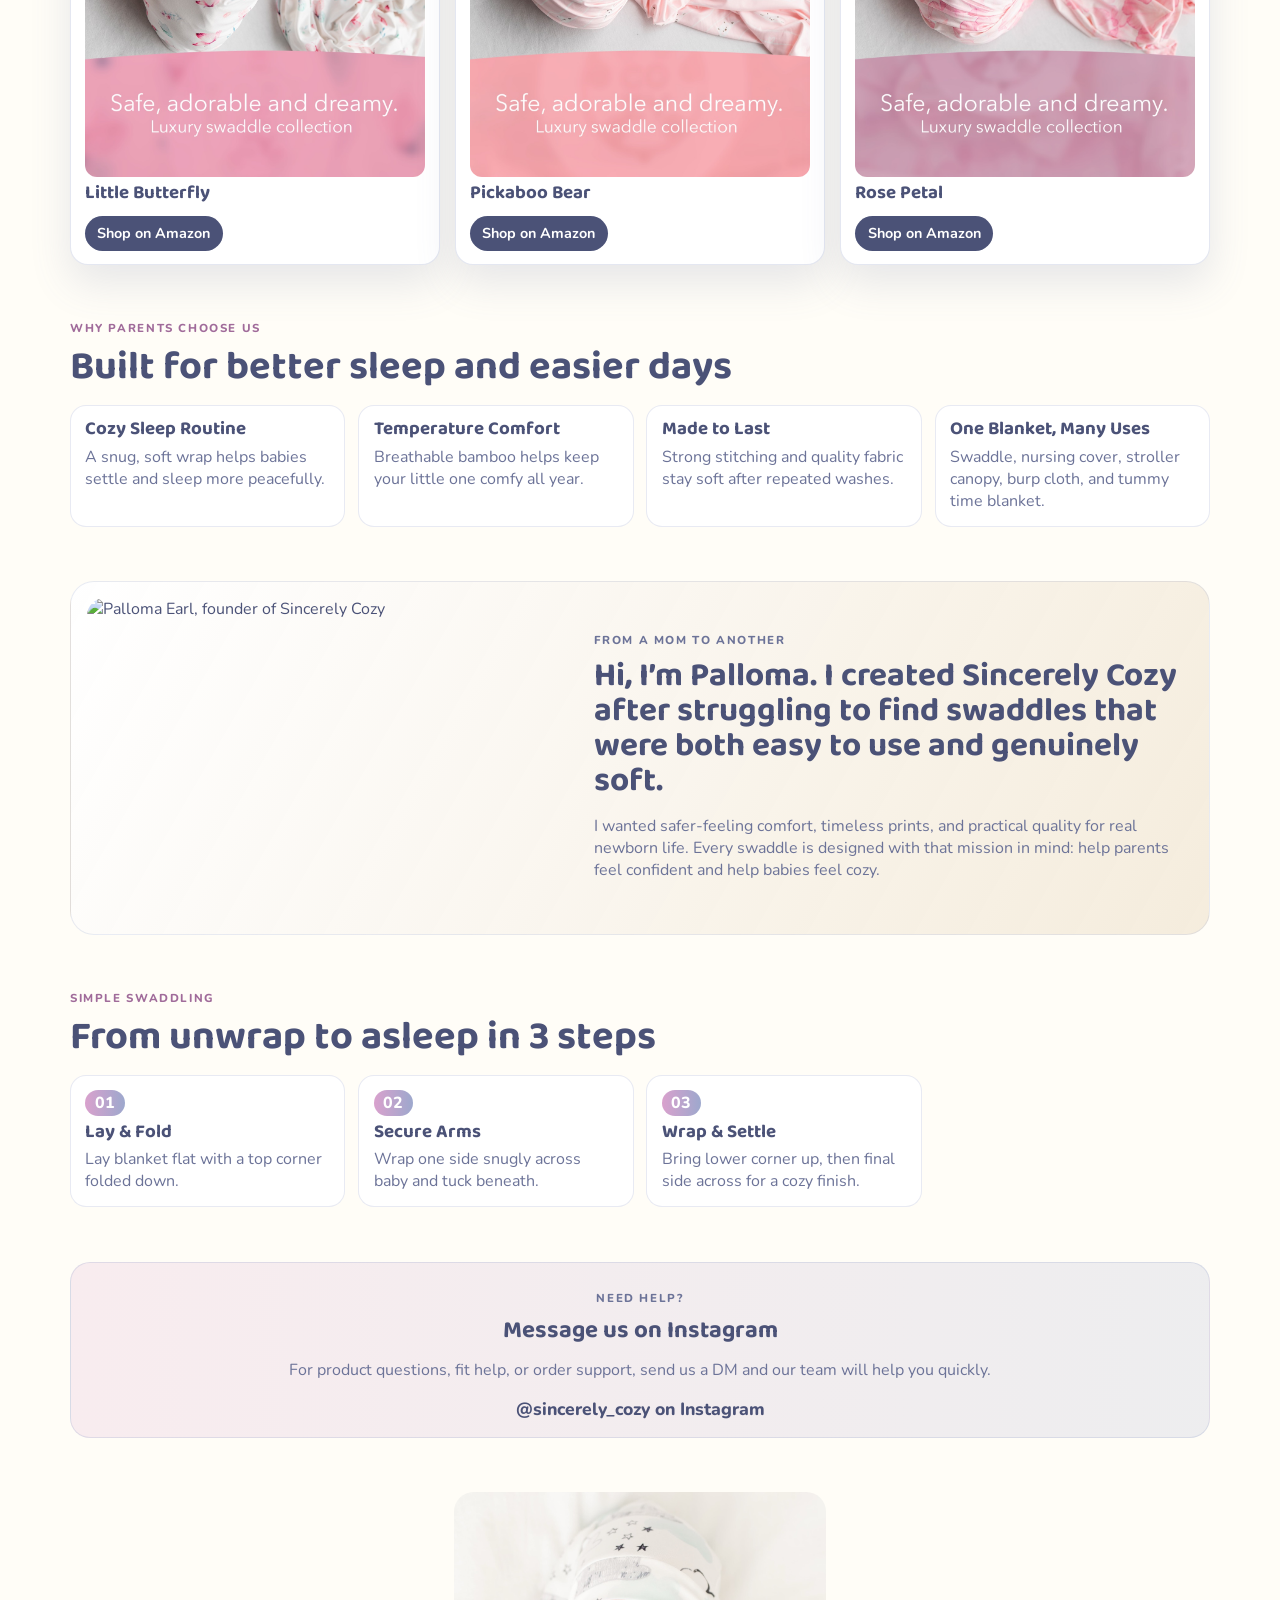
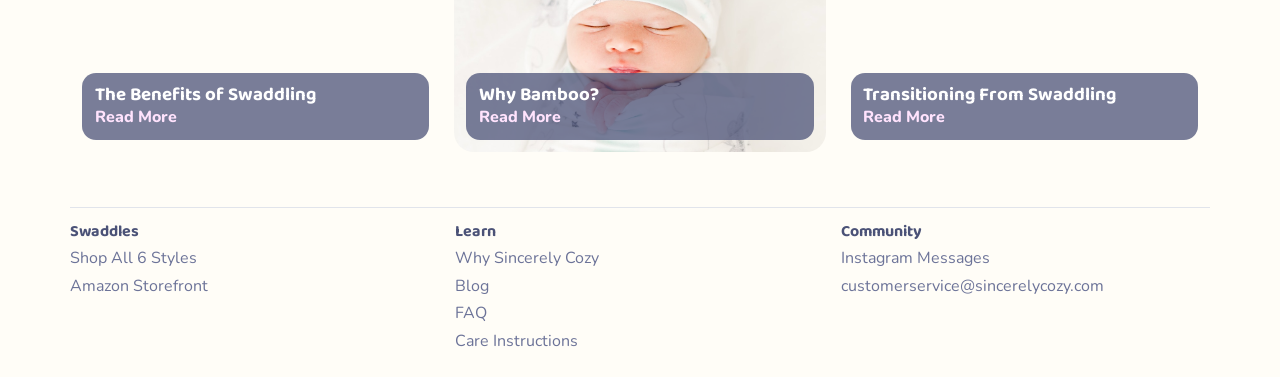
==== commit bb77e1d1: "Optimize and compress website images for faster load times" ====
--- a/index.html
+++ b/index.html
@@ -58,12 +58,12 @@
         <h2>Choose your cozy style</h2>
       </div>
       <div class="swaddle-grid">
-        <article class="swaddle-card"><img src="assets/images/swaddle-baby-blue.png" alt="Baby Blue swaddle" /><h3>Baby Blue</h3><a href="https://www.amazon.com/stores/SINCERELYCOZY/page/BBEF32A4-0E55-4F29-87EA-2D53DAE16FC8?lp_asin=B08N2T6RCQ&ref_=ast_bln&store_ref=bl_ast_dp_brandlogo_sto" target="_blank" rel="noopener noreferrer">Shop on Amazon</a></article>
-        <article class="swaddle-card"><img src="assets/images/swaddle-cozy-teddy-bear.png" alt="Cozy Teddy Bear swaddle" /><h3>Cozy Teddy Bear</h3><a href="https://www.amazon.com/stores/SINCERELYCOZY/page/BBEF32A4-0E55-4F29-87EA-2D53DAE16FC8?lp_asin=B08N2T6RCQ&ref_=ast_bln&store_ref=bl_ast_dp_brandlogo_sto" target="_blank" rel="noopener noreferrer">Shop on Amazon</a></article>
-        <article class="swaddle-card"><img src="assets/images/swaddle-dreamy-clouds.png" alt="Dreamy Clouds swaddle" /><h3>Dreamy Clouds</h3><a href="https://www.amazon.com/stores/SINCERELYCOZY/page/BBEF32A4-0E55-4F29-87EA-2D53DAE16FC8?lp_asin=B08N2T6RCQ&ref_=ast_bln&store_ref=bl_ast_dp_brandlogo_sto" target="_blank" rel="noopener noreferrer">Shop on Amazon</a></article>
-        <article class="swaddle-card"><img src="assets/images/swaddle-little-butterfly.png" alt="Little Butterfly swaddle" /><h3>Little Butterfly</h3><a href="https://www.amazon.com/stores/SINCERELYCOZY/page/BBEF32A4-0E55-4F29-87EA-2D53DAE16FC8?lp_asin=B08N2T6RCQ&ref_=ast_bln&store_ref=bl_ast_dp_brandlogo_sto" target="_blank" rel="noopener noreferrer">Shop on Amazon</a></article>
-        <article class="swaddle-card"><img src="assets/images/swaddle-pickaboo-bear.png" alt="Pickaboo Bear swaddle" /><h3>Pickaboo Bear</h3><a href="https://www.amazon.com/stores/SINCERELYCOZY/page/BBEF32A4-0E55-4F29-87EA-2D53DAE16FC8?lp_asin=B08N2T6RCQ&ref_=ast_bln&store_ref=bl_ast_dp_brandlogo_sto" target="_blank" rel="noopener noreferrer">Shop on Amazon</a></article>
-        <article class="swaddle-card"><img src="assets/images/swaddle-rose-petal.png" alt="Rose Petal swaddle" /><h3>Rose Petal</h3><a href="https://www.amazon.com/stores/SINCERELYCOZY/page/BBEF32A4-0E55-4F29-87EA-2D53DAE16FC8?lp_asin=B08N2T6RCQ&ref_=ast_bln&store_ref=bl_ast_dp_brandlogo_sto" target="_blank" rel="noopener noreferrer">Shop on Amazon</a></article>
+        <article class="swaddle-card"><img src="assets/images/swaddle-baby-blue.jpg" alt="Baby Blue swaddle" /><h3>Baby Blue</h3><a href="https://www.amazon.com/stores/SINCERELYCOZY/page/BBEF32A4-0E55-4F29-87EA-2D53DAE16FC8?lp_asin=B08N2T6RCQ&ref_=ast_bln&store_ref=bl_ast_dp_brandlogo_sto" target="_blank" rel="noopener noreferrer">Shop on Amazon</a></article>
+        <article class="swaddle-card"><img src="assets/images/swaddle-cozy-teddy-bear.jpg" alt="Cozy Teddy Bear swaddle" /><h3>Cozy Teddy Bear</h3><a href="https://www.amazon.com/stores/SINCERELYCOZY/page/BBEF32A4-0E55-4F29-87EA-2D53DAE16FC8?lp_asin=B08N2T6RCQ&ref_=ast_bln&store_ref=bl_ast_dp_brandlogo_sto" target="_blank" rel="noopener noreferrer">Shop on Amazon</a></article>
+        <article class="swaddle-card"><img src="assets/images/swaddle-dreamy-clouds.jpg" alt="Dreamy Clouds swaddle" /><h3>Dreamy Clouds</h3><a href="https://www.amazon.com/stores/SINCERELYCOZY/page/BBEF32A4-0E55-4F29-87EA-2D53DAE16FC8?lp_asin=B08N2T6RCQ&ref_=ast_bln&store_ref=bl_ast_dp_brandlogo_sto" target="_blank" rel="noopener noreferrer">Shop on Amazon</a></article>
+        <article class="swaddle-card"><img src="assets/images/swaddle-little-butterfly.jpg" alt="Little Butterfly swaddle" /><h3>Little Butterfly</h3><a href="https://www.amazon.com/stores/SINCERELYCOZY/page/BBEF32A4-0E55-4F29-87EA-2D53DAE16FC8?lp_asin=B08N2T6RCQ&ref_=ast_bln&store_ref=bl_ast_dp_brandlogo_sto" target="_blank" rel="noopener noreferrer">Shop on Amazon</a></article>
+        <article class="swaddle-card"><img src="assets/images/swaddle-pickaboo-bear.jpg" alt="Pickaboo Bear swaddle" /><h3>Pickaboo Bear</h3><a href="https://www.amazon.com/stores/SINCERELYCOZY/page/BBEF32A4-0E55-4F29-87EA-2D53DAE16FC8?lp_asin=B08N2T6RCQ&ref_=ast_bln&store_ref=bl_ast_dp_brandlogo_sto" target="_blank" rel="noopener noreferrer">Shop on Amazon</a></article>
+        <article class="swaddle-card"><img src="assets/images/swaddle-rose-petal.jpg" alt="Rose Petal swaddle" /><h3>Rose Petal</h3><a href="https://www.amazon.com/stores/SINCERELYCOZY/page/BBEF32A4-0E55-4F29-87EA-2D53DAE16FC8?lp_asin=B08N2T6RCQ&ref_=ast_bln&store_ref=bl_ast_dp_brandlogo_sto" target="_blank" rel="noopener noreferrer">Shop on Amazon</a></article>
       </div>
     </section>
 
